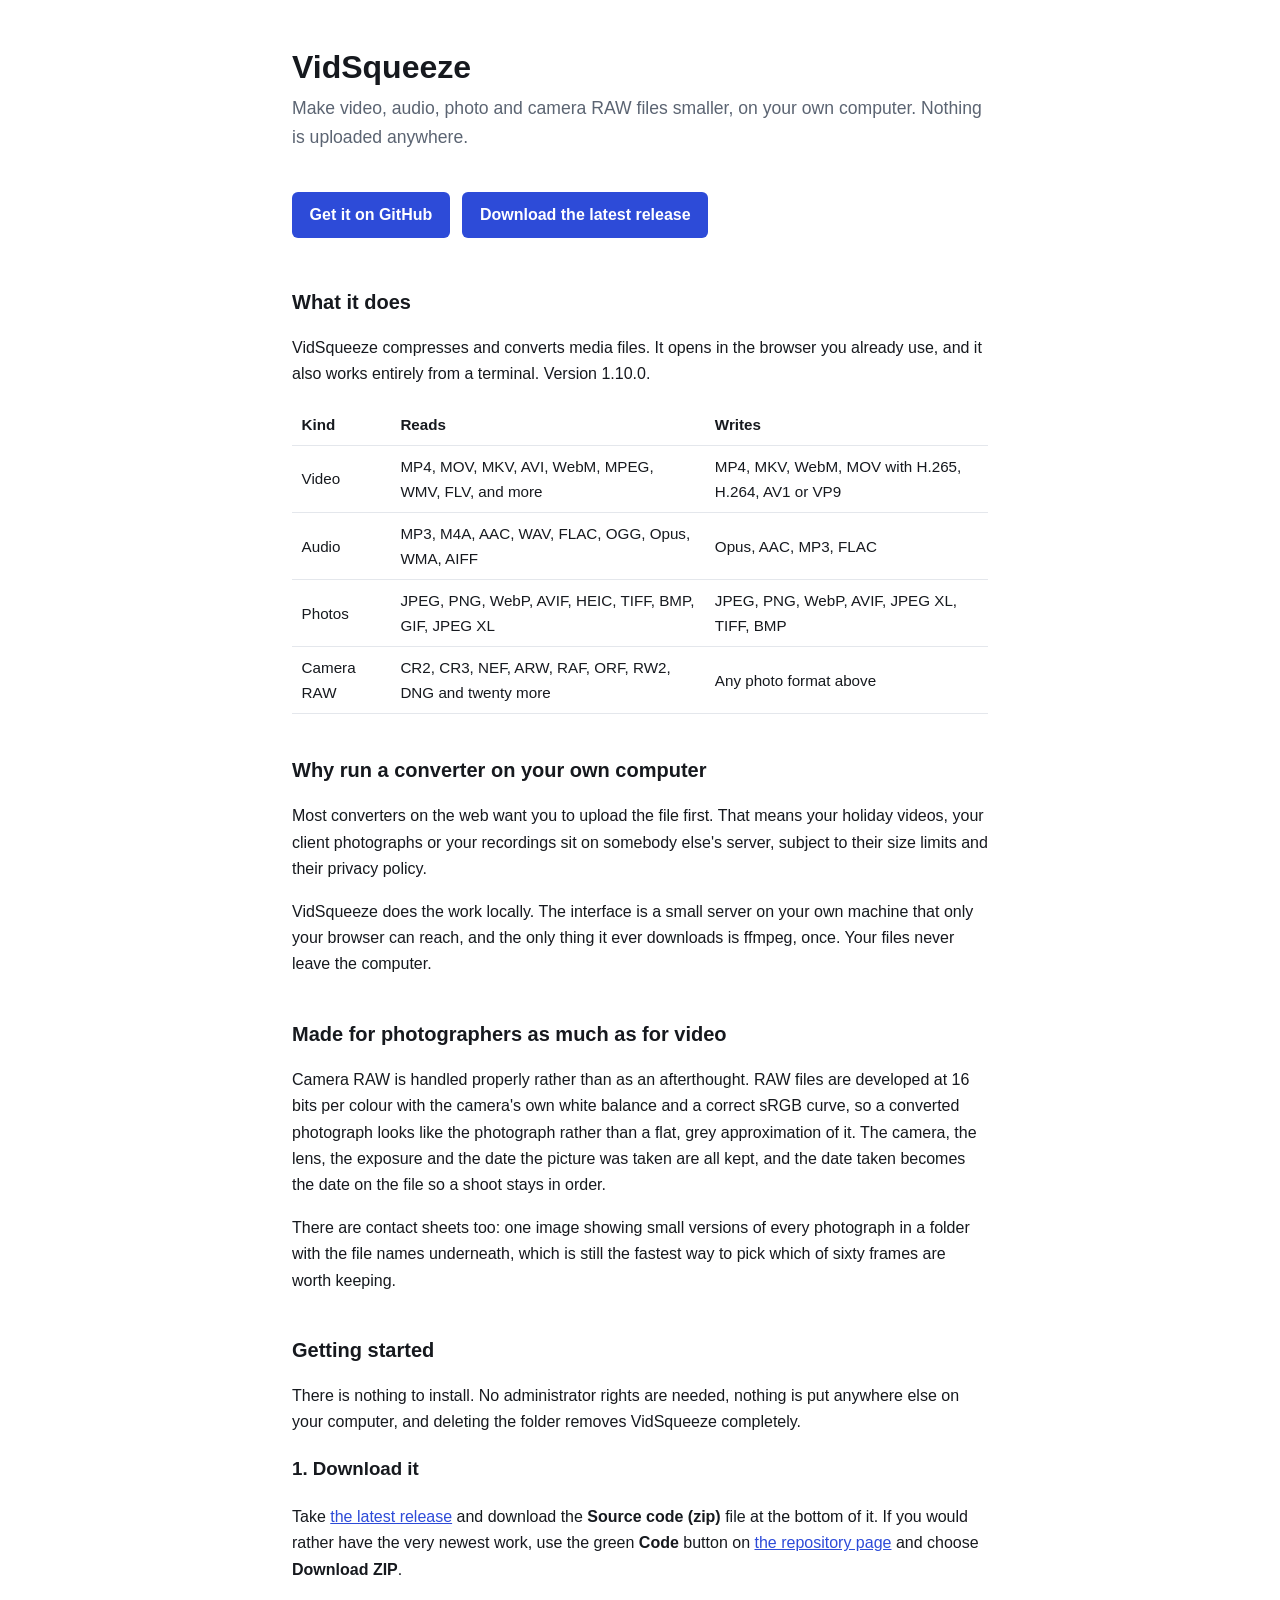
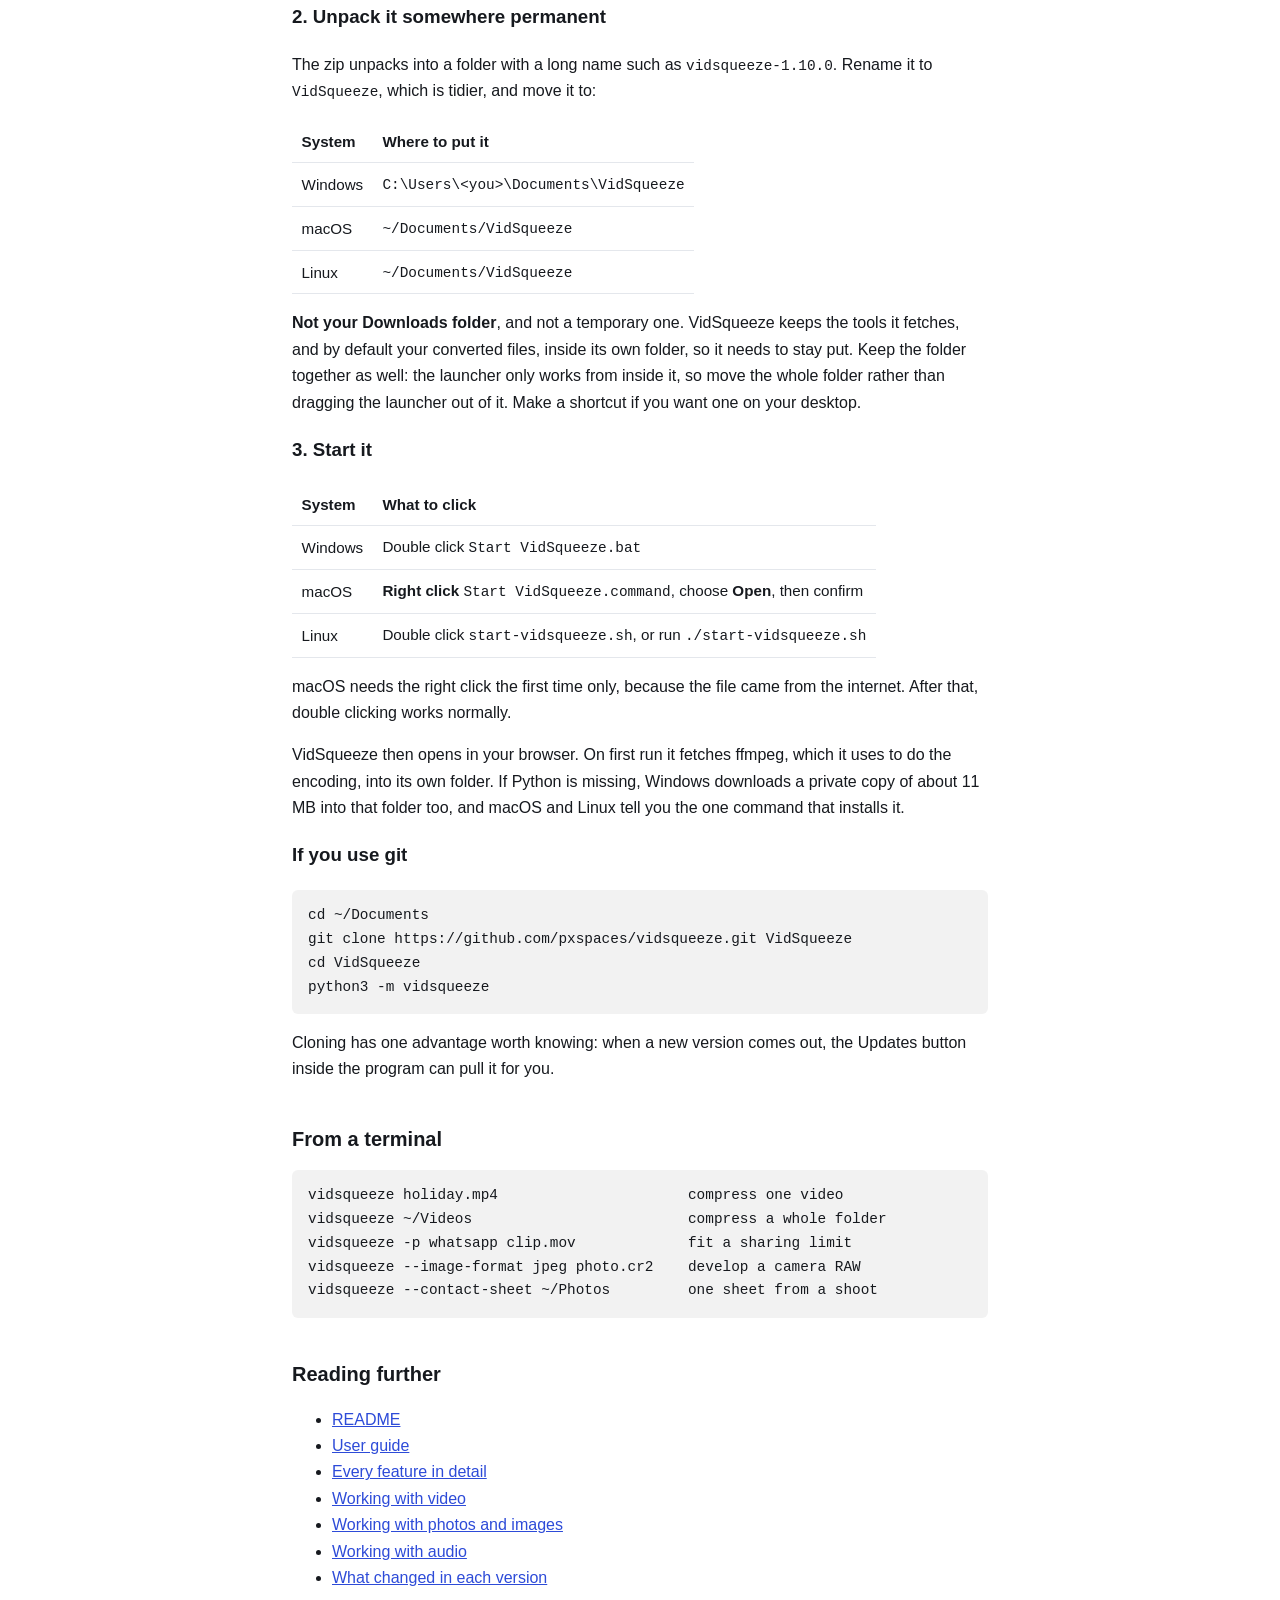
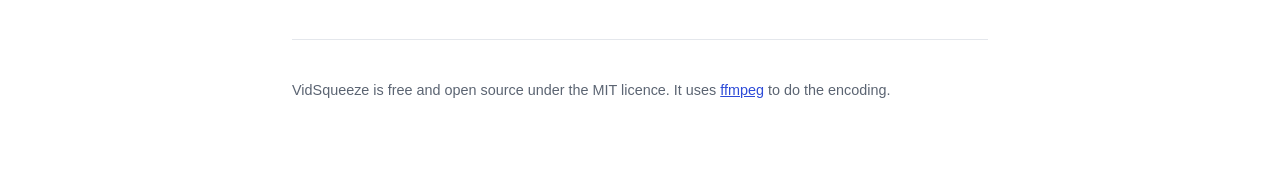
==== docs/index.html @ 315d5a60 "Add a project page, and a README that says what this is Adds a landing page at docs/, so the project" ====
<!doctype html>
<html lang="en">
<head>
<meta charset="utf-8">
<meta name="viewport" content="width=device-width, initial-scale=1">
<title>VidSqueeze: compress video, audio, photos and camera RAW on your own computer</title>
<meta name="description" content="Free, open source converter that makes video, audio, photo and camera RAW files smaller. Runs on your own computer, works offline, nothing is uploaded. Windows, macOS and Linux, with no dependencies to install.">
<link rel="canonical" href="https://pxspaces.github.io/vidsqueeze/">
<meta property="og:type" content="website">
<meta property="og:title" content="VidSqueeze: make video, audio and photo files smaller">
<meta property="og:description" content="Compress and convert video, audio, photos and camera RAW on your own computer. Nothing is uploaded. Windows, macOS and Linux.">
<meta property="og:url" content="https://pxspaces.github.io/vidsqueeze/">
<meta name="twitter:card" content="summary">
<script type="application/ld+json">
{
  "@context": "https://schema.org",
  "@type": "SoftwareApplication",
  "name": "VidSqueeze",
  "applicationCategory": "MultimediaApplication",
  "operatingSystem": "Windows, macOS, Linux",
  "softwareVersion": "1.10.0",
  "description": "Open source converter that makes video, audio, photo and camera RAW files smaller. Runs entirely on your own computer with nothing uploaded.",
  "url": "https://pxspaces.github.io/vidsqueeze/",
  "codeRepository": "https://github.com/pxspaces/vidsqueeze",
  "license": "https://opensource.org/licenses/MIT",
  "offers": { "@type": "Offer", "price": "0", "priceCurrency": "USD" }
}
</script>
<style>
:root { --ink:#16191e; --soft:#5b6472; --bg:#ffffff; --line:#e4e7ec; --link:#2d4bd8; }
@media (prefers-color-scheme: dark) {
  :root { --ink:#e9edf3; --soft:#99a3b2; --bg:#0e1013; --line:#262b33; --link:#8fa6ff; }
}
* { box-sizing: border-box; }
body { margin:0; background:var(--bg); color:var(--ink); line-height:1.65;
  font-family:-apple-system,BlinkMacSystemFont,"Segoe UI",Roboto,Helvetica,Arial,sans-serif; }
main { max-width:46rem; margin:0 auto; padding:3rem 1.25rem 5rem; }
h1 { font-size:2rem; line-height:1.2; margin:0 0 .5rem; }
h2 { font-size:1.25rem; margin:2.5rem 0 .75rem; }
p.lede { font-size:1.1rem; color:var(--soft); margin:0 0 2rem; }
a { color:var(--link); }
table { width:100%; border-collapse:collapse; margin:1rem 0; display:block; overflow-x:auto; }
th, td { text-align:left; padding:.5rem .6rem; border-bottom:1px solid var(--line); font-size:.95rem; }
code, pre { font-family:ui-monospace,SFMono-Regular,Menlo,Consolas,monospace; font-size:.9rem; }
pre { background:rgba(127,127,127,.10); padding:.9rem 1rem; border-radius:6px; overflow-x:auto; }
.cta { display:inline-block; margin:.5rem .5rem .5rem 0; padding:.6rem 1.1rem; border-radius:6px;
  background:var(--link); color:#fff; text-decoration:none; font-weight:600; }
footer { margin-top:3rem; padding-top:1.5rem; border-top:1px solid var(--line); color:var(--soft); font-size:.9rem; }
</style>
</head>
<body>
<main>
<h1>VidSqueeze</h1>
<p class="lede">Make video, audio, photo and camera RAW files smaller, on your own
computer. Nothing is uploaded anywhere.</p>

<p><a class="cta" href="https://github.com/pxspaces/vidsqueeze">Get it on GitHub</a>
<a class="cta" href="https://github.com/pxspaces/vidsqueeze/releases/latest">Download the latest release</a></p>

<h2>What it does</h2>
<p>VidSqueeze compresses and converts media files. It opens in the browser you
already use, and it also works entirely from a terminal. Version 1.10.0.</p>
<table>
<tr><th>Kind</th><th>Reads</th><th>Writes</th></tr>
<tr><td>Video</td><td>MP4, MOV, MKV, AVI, WebM, MPEG, WMV, FLV, and more</td><td>MP4, MKV, WebM, MOV with H.265, H.264, AV1 or VP9</td></tr>
<tr><td>Audio</td><td>MP3, M4A, AAC, WAV, FLAC, OGG, Opus, WMA, AIFF</td><td>Opus, AAC, MP3, FLAC</td></tr>
<tr><td>Photos</td><td>JPEG, PNG, WebP, AVIF, HEIC, TIFF, BMP, GIF, JPEG XL</td><td>JPEG, PNG, WebP, AVIF, JPEG XL, TIFF, BMP</td></tr>
<tr><td>Camera RAW</td><td>CR2, CR3, NEF, ARW, RAF, ORF, RW2, DNG and twenty more</td><td>Any photo format above</td></tr>
</table>

<h2>Why run a converter on your own computer</h2>
<p>Most converters on the web want you to upload the file first. That means your
holiday videos, your client photographs or your recordings sit on somebody
else's server, subject to their size limits and their privacy policy.</p>
<p>VidSqueeze does the work locally. The interface is a small server on your own
machine that only your browser can reach, and the only thing it ever downloads
is ffmpeg, once. Your files never leave the computer.</p>

<h2>Made for photographers as much as for video</h2>
<p>Camera RAW is handled properly rather than as an afterthought. RAW files are
developed at 16 bits per colour with the camera's own white balance and a correct
sRGB curve, so a converted photograph looks like the photograph rather than a
flat, grey approximation of it. The camera, the lens, the exposure and the date
the picture was taken are all kept, and the date taken becomes the date on the
file so a shoot stays in order.</p>
<p>There are contact sheets too: one image showing small versions of every
photograph in a folder with the file names underneath, which is still the fastest
way to pick which of sixty frames are worth keeping.</p>

<h2>Getting started</h2>
<p>There is nothing to install. No administrator rights are needed, nothing is
put anywhere else on your computer, and deleting the folder removes VidSqueeze
completely.</p>

<h3>1. Download it</h3>
<p>Take <a href="https://github.com/pxspaces/vidsqueeze/releases/latest">the latest
release</a> and download the <strong>Source code (zip)</strong> file at the bottom
of it. If you would rather have the very newest work, use the green
<strong>Code</strong> button on
<a href="https://github.com/pxspaces/vidsqueeze">the repository page</a> and choose
<strong>Download ZIP</strong>.</p>

<h3>2. Unpack it somewhere permanent</h3>
<p>The zip unpacks into a folder with a long name such as
<code>vidsqueeze-1.10.0</code>. Rename it to <code>VidSqueeze</code>, which is
tidier, and move it to:</p>
<table>
<tr><th>System</th><th>Where to put it</th></tr>
<tr><td>Windows</td><td><code>C:\Users\&lt;you&gt;\Documents\VidSqueeze</code></td></tr>
<tr><td>macOS</td><td><code>~/Documents/VidSqueeze</code></td></tr>
<tr><td>Linux</td><td><code>~/Documents/VidSqueeze</code></td></tr>
</table>
<p><strong>Not your Downloads folder</strong>, and not a temporary one. VidSqueeze
keeps the tools it fetches, and by default your converted files, inside its own
folder, so it needs to stay put. Keep the folder together as well: the launcher
only works from inside it, so move the whole folder rather than dragging the
launcher out of it. Make a shortcut if you want one on your desktop.</p>

<h3>3. Start it</h3>
<table>
<tr><th>System</th><th>What to click</th></tr>
<tr><td>Windows</td><td>Double click <code>Start VidSqueeze.bat</code></td></tr>
<tr><td>macOS</td><td><strong>Right click</strong> <code>Start VidSqueeze.command</code>, choose <strong>Open</strong>, then confirm</td></tr>
<tr><td>Linux</td><td>Double click <code>start-vidsqueeze.sh</code>, or run <code>./start-vidsqueeze.sh</code></td></tr>
</table>
<p>macOS needs the right click the first time only, because the file came from the
internet. After that, double clicking works normally.</p>

<p>VidSqueeze then opens in your browser. On first run it fetches ffmpeg, which it
uses to do the encoding, into its own folder. If Python is missing, Windows
downloads a private copy of about 11 MB into that folder too, and macOS and Linux
tell you the one command that installs it.</p>

<h3>If you use git</h3>
<pre>cd ~/Documents
git clone https://github.com/pxspaces/vidsqueeze.git VidSqueeze
cd VidSqueeze
python3 -m vidsqueeze</pre>
<p>Cloning has one advantage worth knowing: when a new version comes out, the
Updates button inside the program can pull it for you.</p>

<h2>From a terminal</h2>
<pre>vidsqueeze holiday.mp4                      compress one video
vidsqueeze ~/Videos                         compress a whole folder
vidsqueeze -p whatsapp clip.mov             fit a sharing limit
vidsqueeze --image-format jpeg photo.cr2    develop a camera RAW
vidsqueeze --contact-sheet ~/Photos         one sheet from a shoot</pre>

<h2>Reading further</h2>
<ul>
<li><a href="https://github.com/pxspaces/vidsqueeze/blob/main/README.md">README</a></li>
<li><a href="https://github.com/pxspaces/vidsqueeze/blob/main/USER-GUIDE.md">User guide</a></li>
<li><a href="https://github.com/pxspaces/vidsqueeze/blob/main/FEATURES.md">Every feature in detail</a></li>
<li><a href="https://github.com/pxspaces/vidsqueeze/blob/main/docs/GUIDE-VIDEO.md">Working with video</a></li>
<li><a href="https://github.com/pxspaces/vidsqueeze/blob/main/docs/GUIDE-IMAGES.md">Working with photos and images</a></li>
<li><a href="https://github.com/pxspaces/vidsqueeze/blob/main/docs/GUIDE-AUDIO.md">Working with audio</a></li>
<li><a href="https://github.com/pxspaces/vidsqueeze/blob/main/CHANGELOG.md">What changed in each version</a></li>
</ul>

<footer>
<p>VidSqueeze is free and open source under the MIT licence. It uses
<a href="https://ffmpeg.org/">ffmpeg</a> to do the encoding.</p>
</footer>
</main>
</body>
</html>
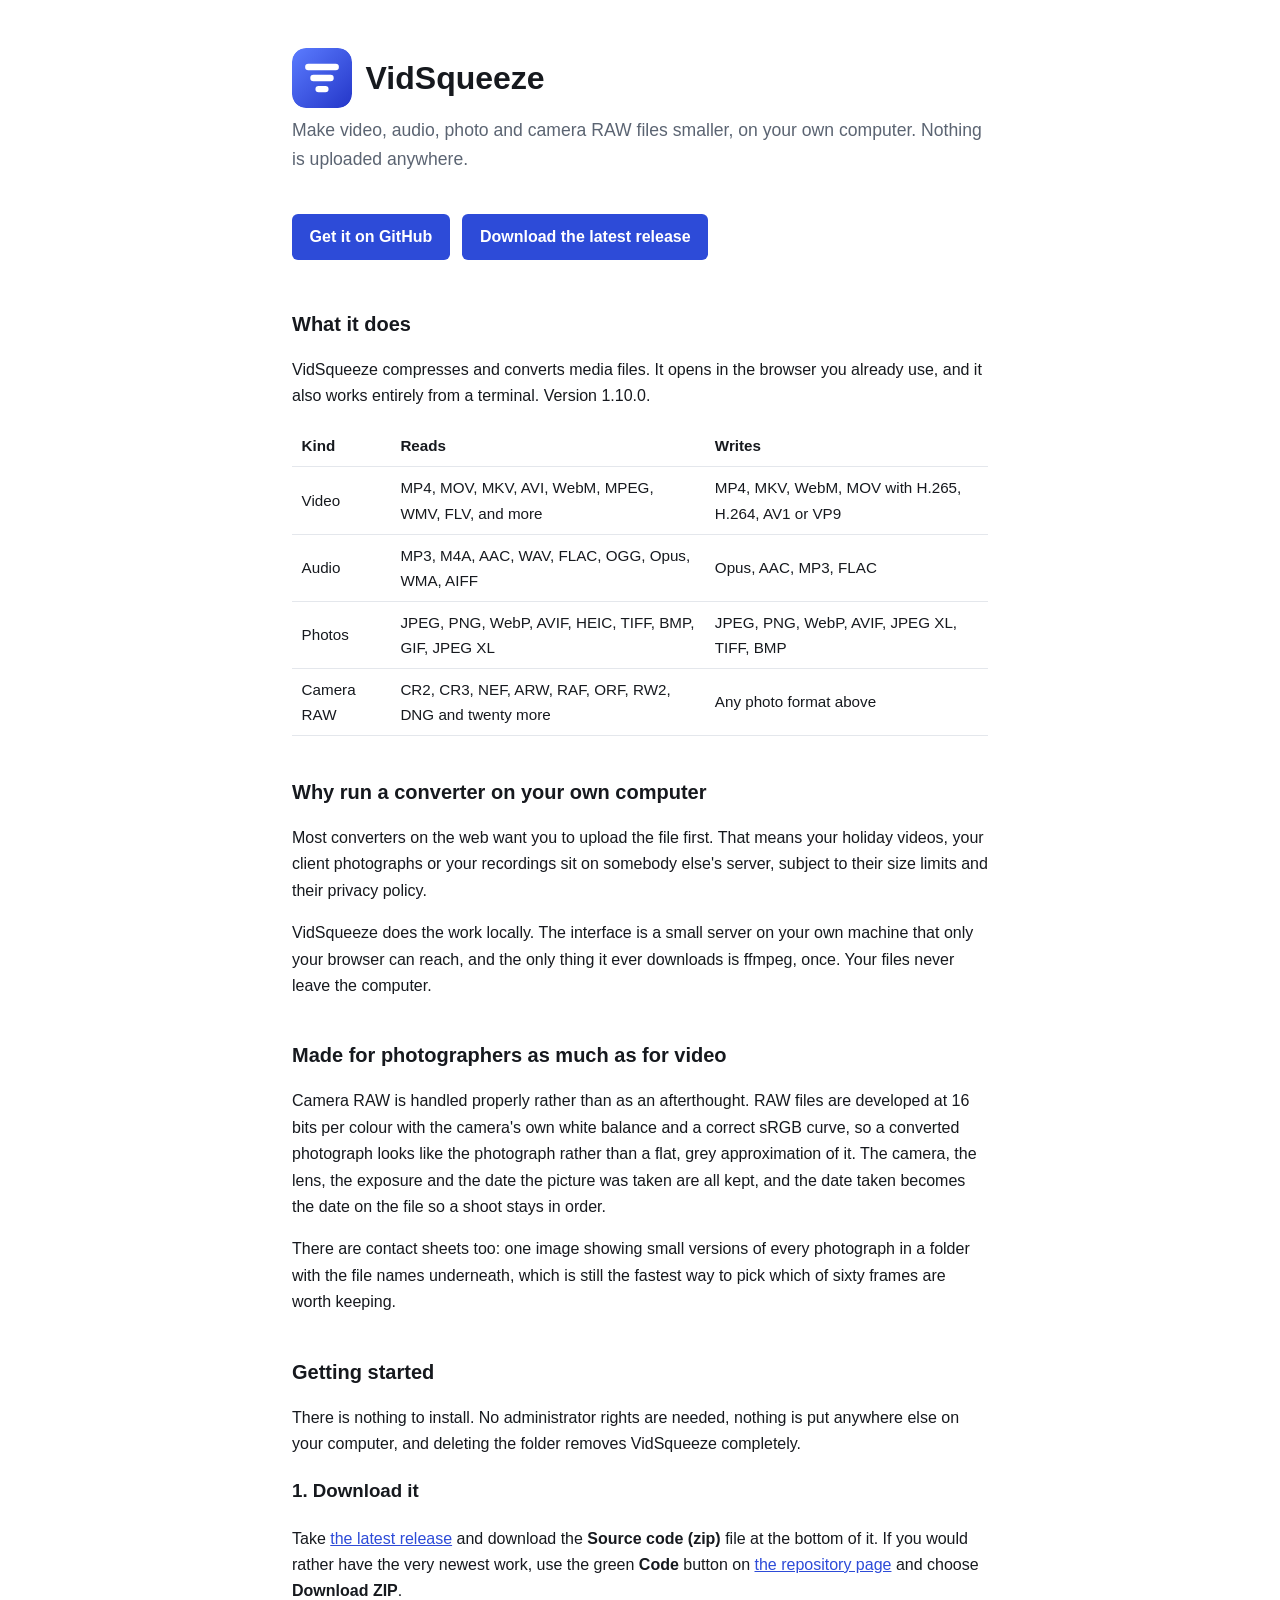
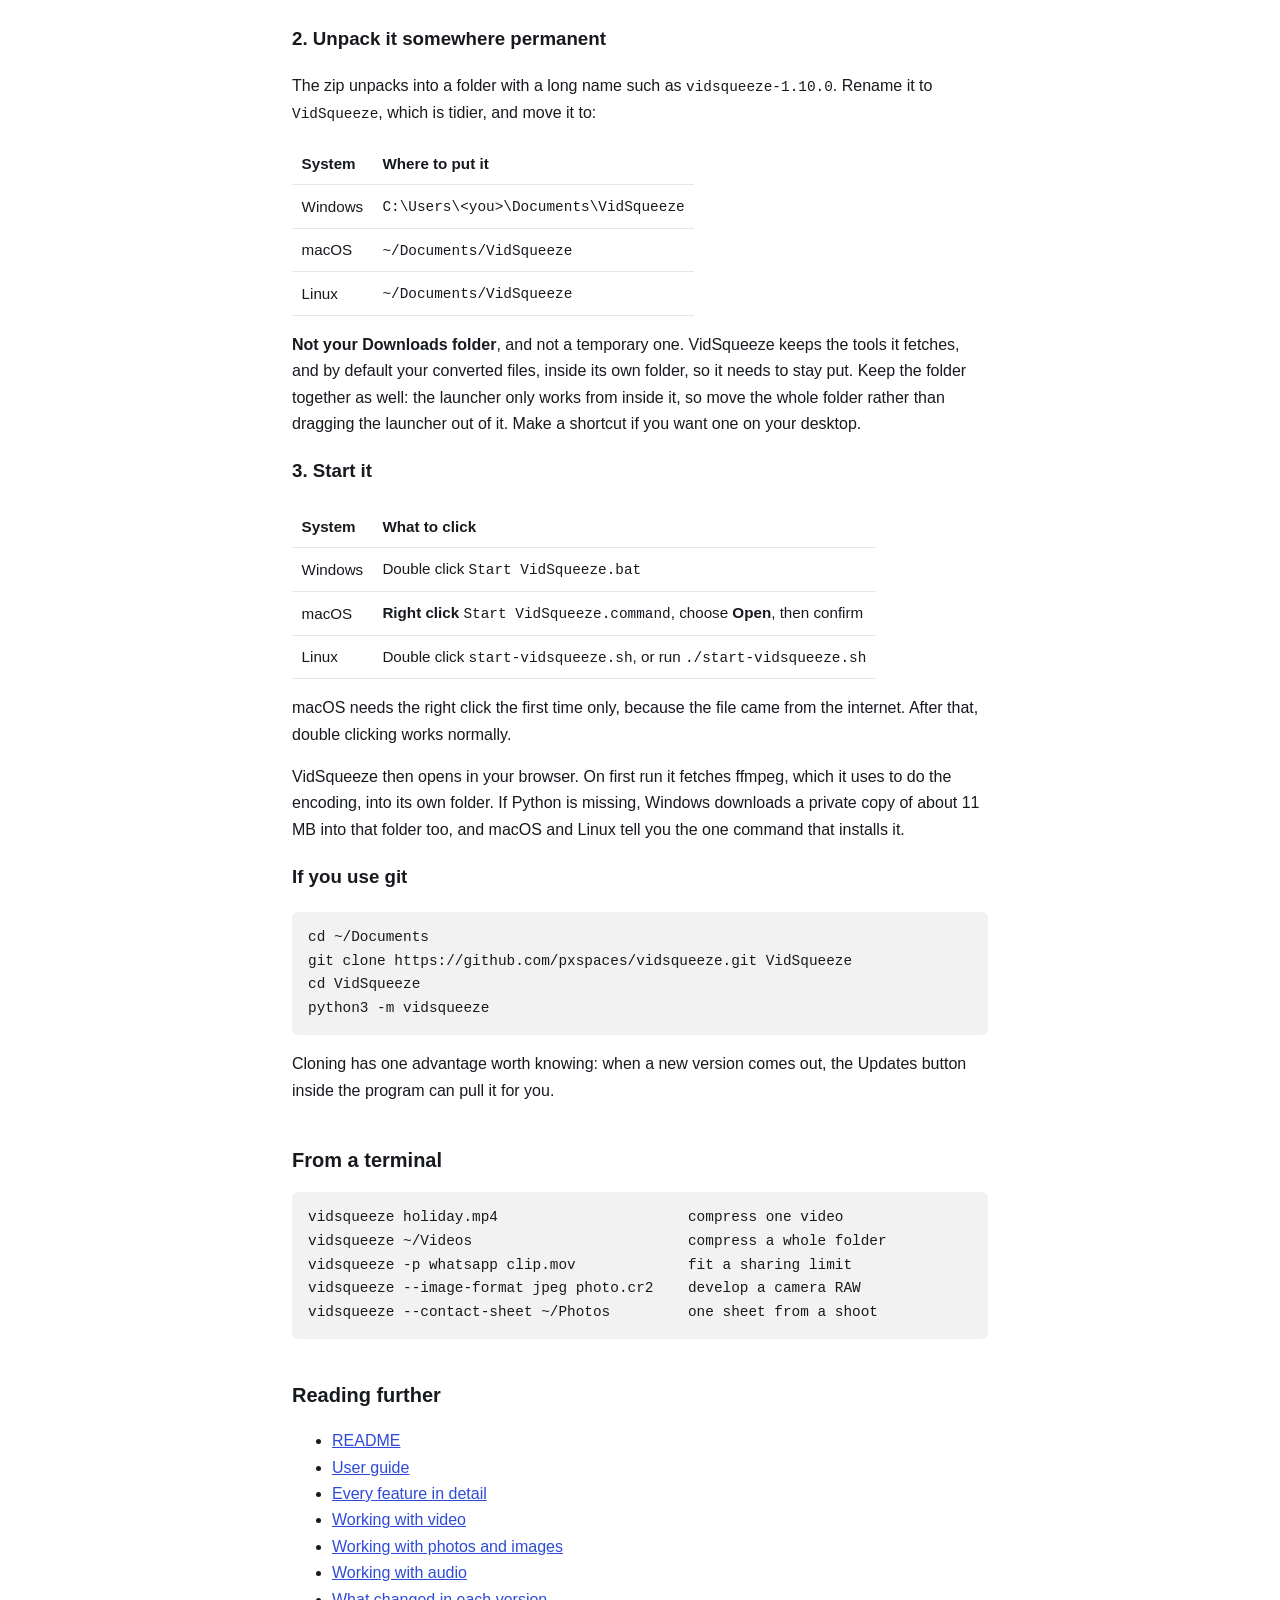
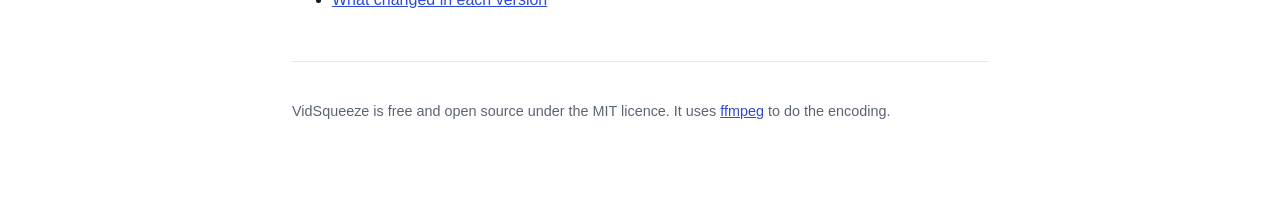
==== commit 9c44ac3a: "Add the logo and favicon to the project page The page carried the name and none of the mark, so a br" ====
--- a/docs/index.html
+++ b/docs/index.html
@@ -6,11 +6,20 @@
 <title>VidSqueeze: compress video, audio, photos and camera RAW on your own computer</title>
 <meta name="description" content="Free, open source converter that makes video, audio, photo and camera RAW files smaller. Runs on your own computer, works offline, nothing is uploaded. Windows, macOS and Linux, with no dependencies to install.">
 <link rel="canonical" href="https://pxspaces.github.io/vidsqueeze/">
+<link rel="icon" type="image/svg+xml" href="icon.svg">
+<link rel="icon" type="image/png" sizes="512x512" href="icon-512.png">
+<link rel="apple-touch-icon" href="icon-512.png">
+<meta name="theme-color" content="#2436C8">
 <meta property="og:type" content="website">
 <meta property="og:title" content="VidSqueeze: make video, audio and photo files smaller">
 <meta property="og:description" content="Compress and convert video, audio, photos and camera RAW on your own computer. Nothing is uploaded. Windows, macOS and Linux.">
 <meta property="og:url" content="https://pxspaces.github.io/vidsqueeze/">
-<meta name="twitter:card" content="summary">
+<meta property="og:image" content="https://pxspaces.github.io/vidsqueeze/social.png">
+<meta property="og:image:width" content="1200">
+<meta property="og:image:height" content="630">
+<meta property="og:site_name" content="VidSqueeze">
+<meta name="twitter:card" content="summary_large_image">
+<meta name="twitter:image" content="https://pxspaces.github.io/vidsqueeze/social.png">
 <script type="application/ld+json">
 {
   "@context": "https://schema.org",
@@ -35,7 +44,9 @@
 body { margin:0; background:var(--bg); color:var(--ink); line-height:1.65;
   font-family:-apple-system,BlinkMacSystemFont,"Segoe UI",Roboto,Helvetica,Arial,sans-serif; }
 main { max-width:46rem; margin:0 auto; padding:3rem 1.25rem 5rem; }
-h1 { font-size:2rem; line-height:1.2; margin:0 0 .5rem; }
+.brand { display:flex; align-items:center; gap:.85rem; margin:0 0 .5rem; }
+.brand img { flex:none; border-radius:14px; }
+h1 { font-size:2rem; line-height:1.2; margin:0; }
 h2 { font-size:1.25rem; margin:2.5rem 0 .75rem; }
 p.lede { font-size:1.1rem; color:var(--soft); margin:0 0 2rem; }
 a { color:var(--link); }
@@ -50,7 +61,10 @@
 </head>
 <body>
 <main>
-<h1>VidSqueeze</h1>
+<div class="brand">
+  <img src="icon.svg" width="60" height="60" alt="VidSqueeze logo">
+  <h1>VidSqueeze</h1>
+</div>
 <p class="lede">Make video, audio, photo and camera RAW files smaller, on your own
 computer. Nothing is uploaded anywhere.</p>
 
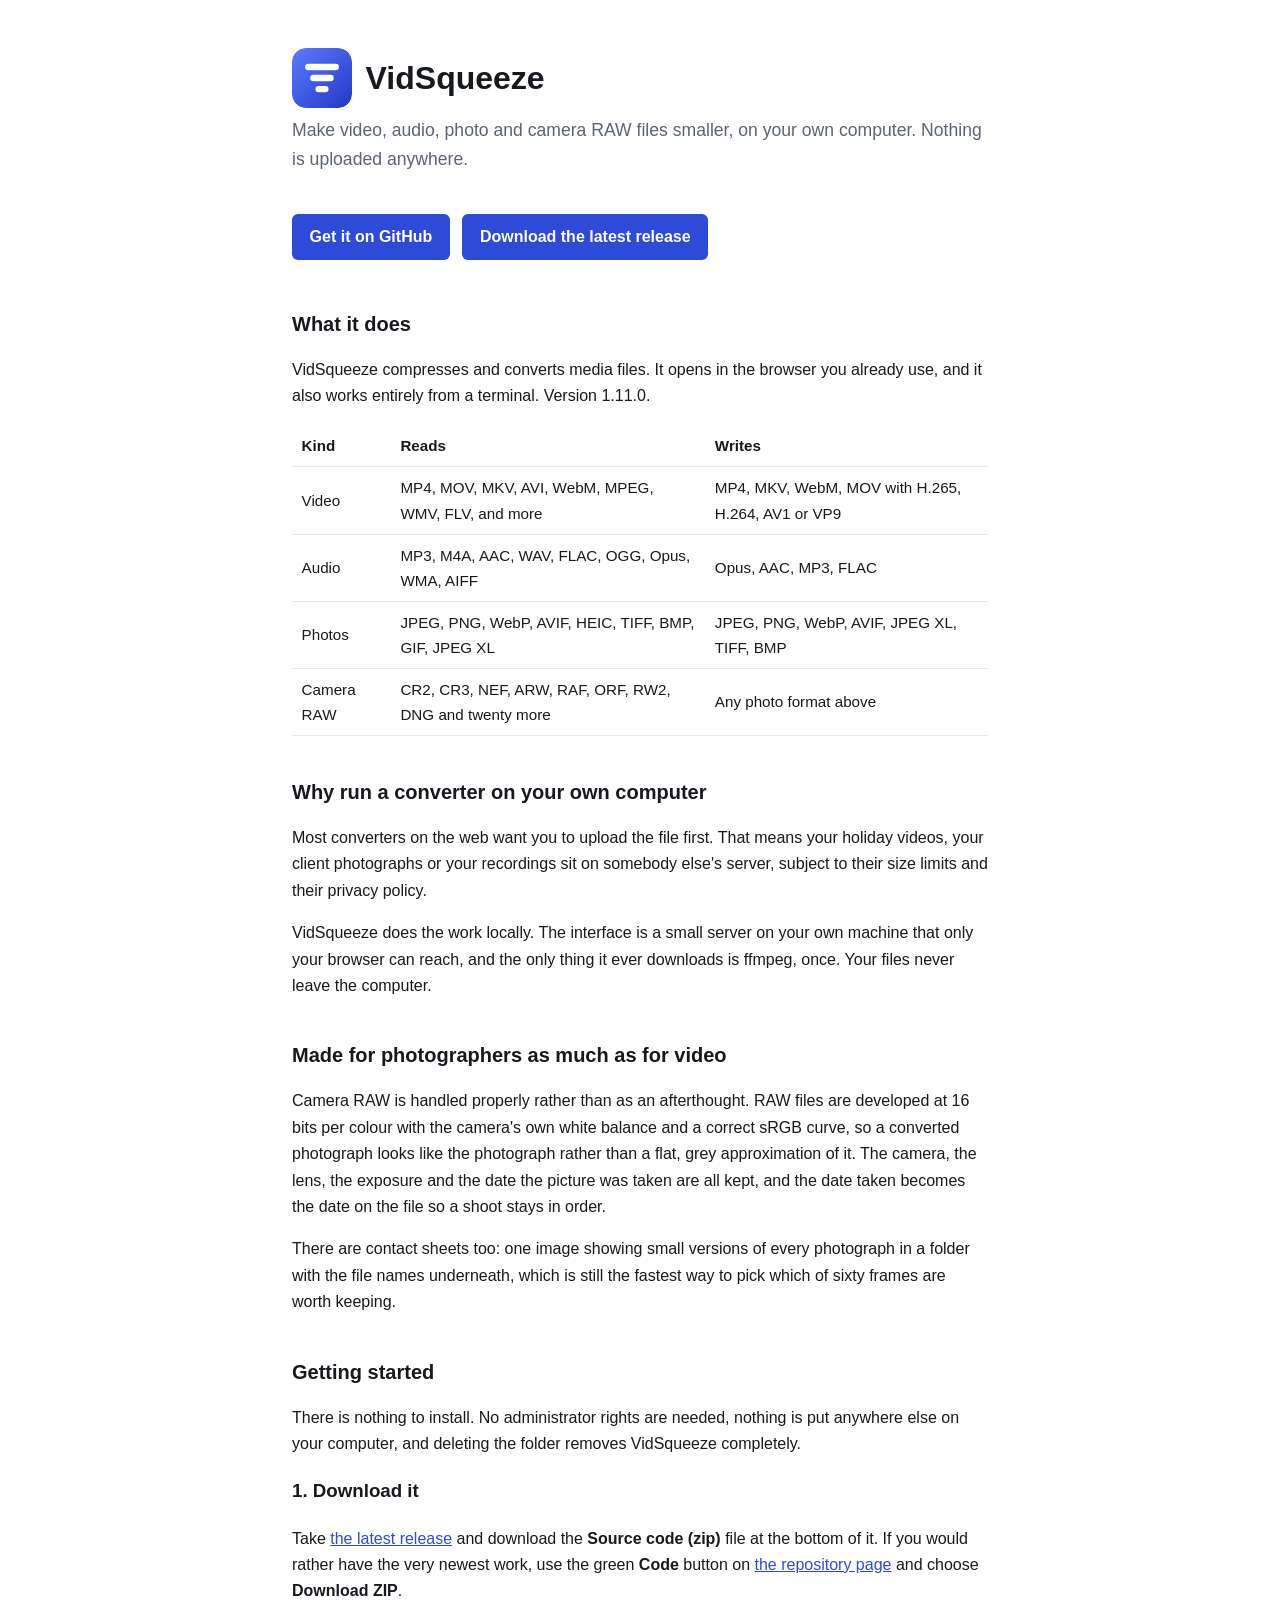
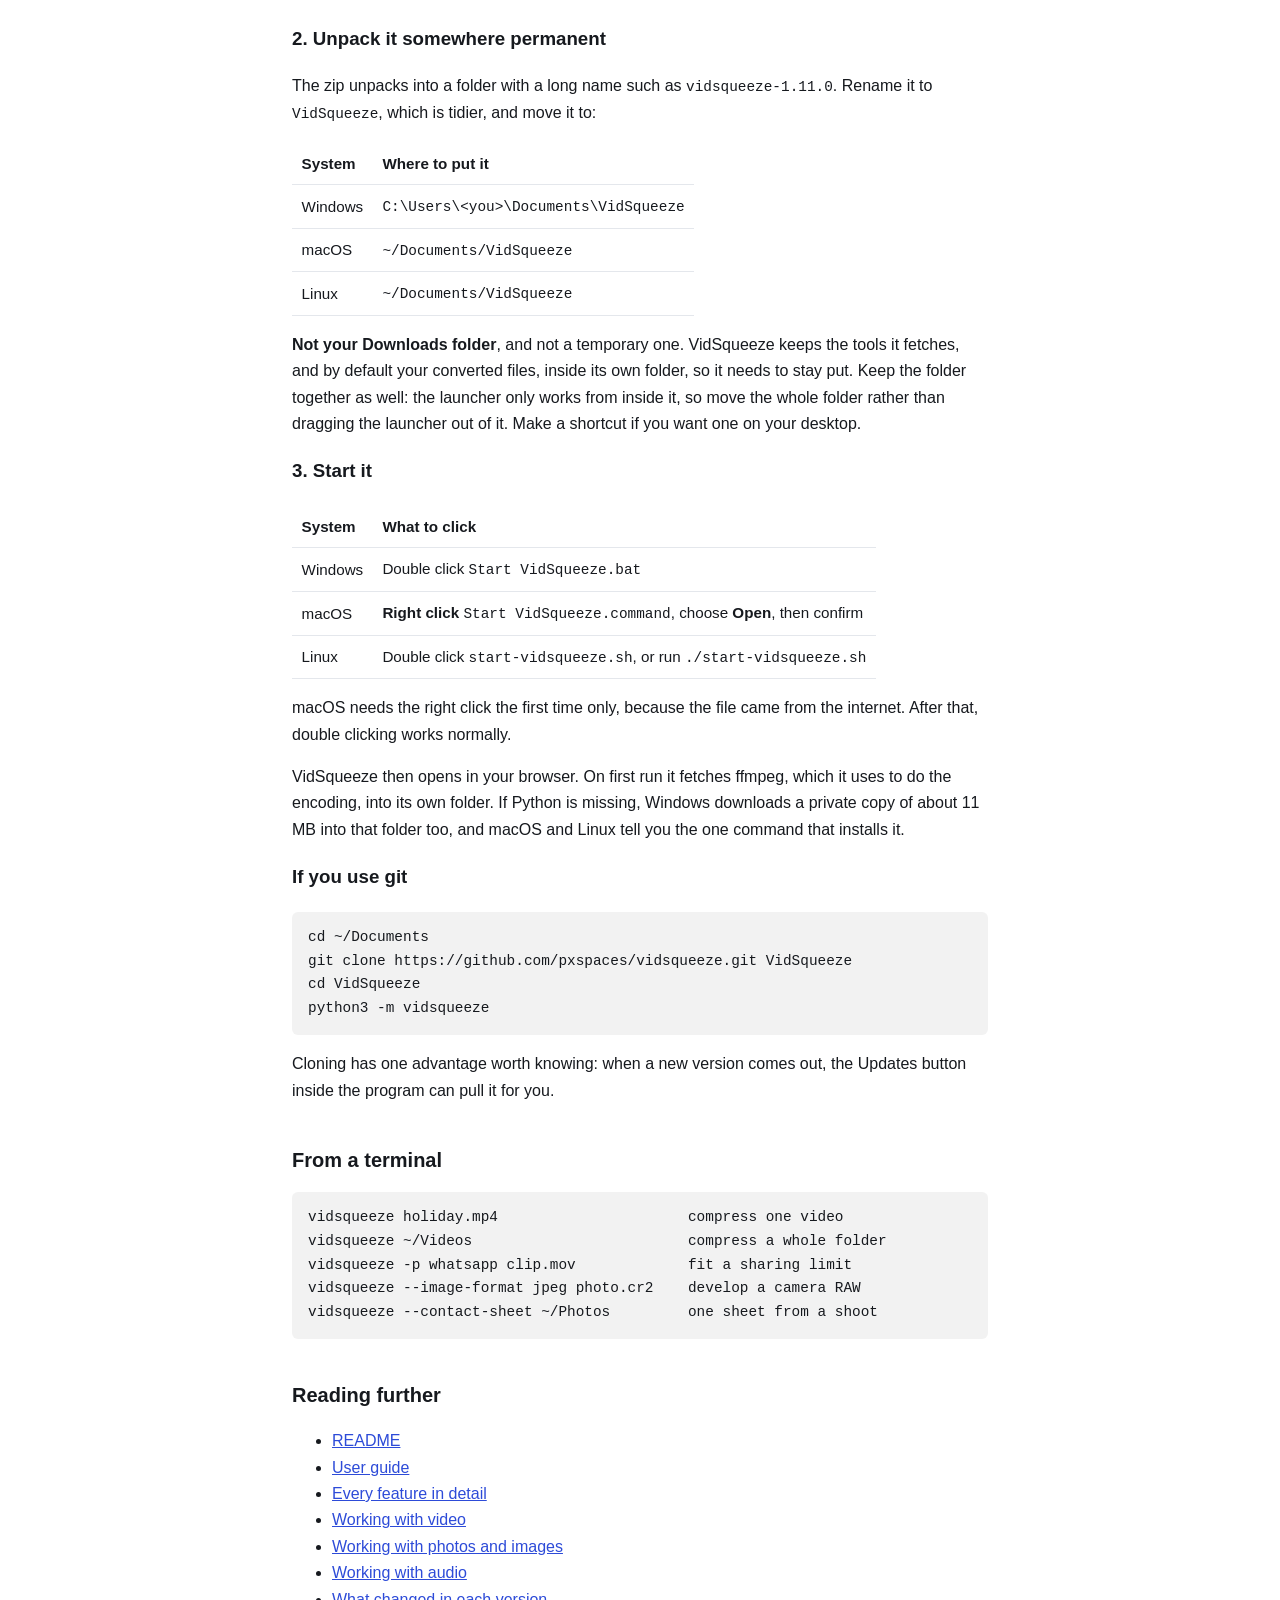
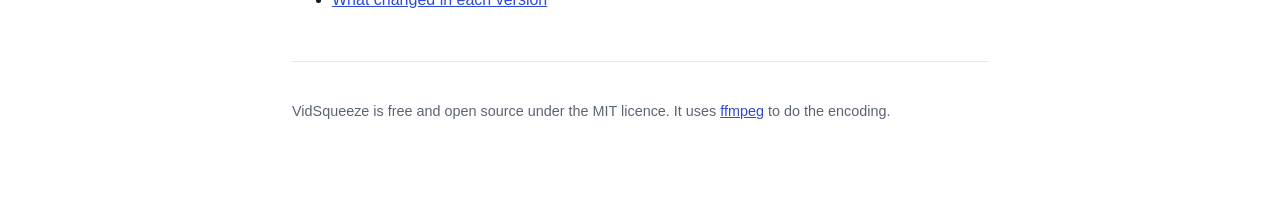
==== commit a2fdfa99: "VidSqueeze 1.11.0 The Updates window now shows what is in a new version. It used to offer a version " ====
--- a/docs/index.html
+++ b/docs/index.html
@@ -27,7 +27,7 @@
   "name": "VidSqueeze",
   "applicationCategory": "MultimediaApplication",
   "operatingSystem": "Windows, macOS, Linux",
-  "softwareVersion": "1.10.0",
+  "softwareVersion": "1.11.0",
   "description": "Open source converter that makes video, audio, photo and camera RAW files smaller. Runs entirely on your own computer with nothing uploaded.",
   "url": "https://pxspaces.github.io/vidsqueeze/",
   "codeRepository": "https://github.com/pxspaces/vidsqueeze",
@@ -73,7 +73,7 @@
 
 <h2>What it does</h2>
 <p>VidSqueeze compresses and converts media files. It opens in the browser you
-already use, and it also works entirely from a terminal. Version 1.10.0.</p>
+already use, and it also works entirely from a terminal. Version 1.11.0.</p>
 <table>
 <tr><th>Kind</th><th>Reads</th><th>Writes</th></tr>
 <tr><td>Video</td><td>MP4, MOV, MKV, AVI, WebM, MPEG, WMV, FLV, and more</td><td>MP4, MKV, WebM, MOV with H.265, H.264, AV1 or VP9</td></tr>
@@ -116,7 +116,7 @@
 
 <h3>2. Unpack it somewhere permanent</h3>
 <p>The zip unpacks into a folder with a long name such as
-<code>vidsqueeze-1.10.0</code>. Rename it to <code>VidSqueeze</code>, which is
+<code>vidsqueeze-1.11.0</code>. Rename it to <code>VidSqueeze</code>, which is
 tidier, and move it to:</p>
 <table>
 <tr><th>System</th><th>Where to put it</th></tr>
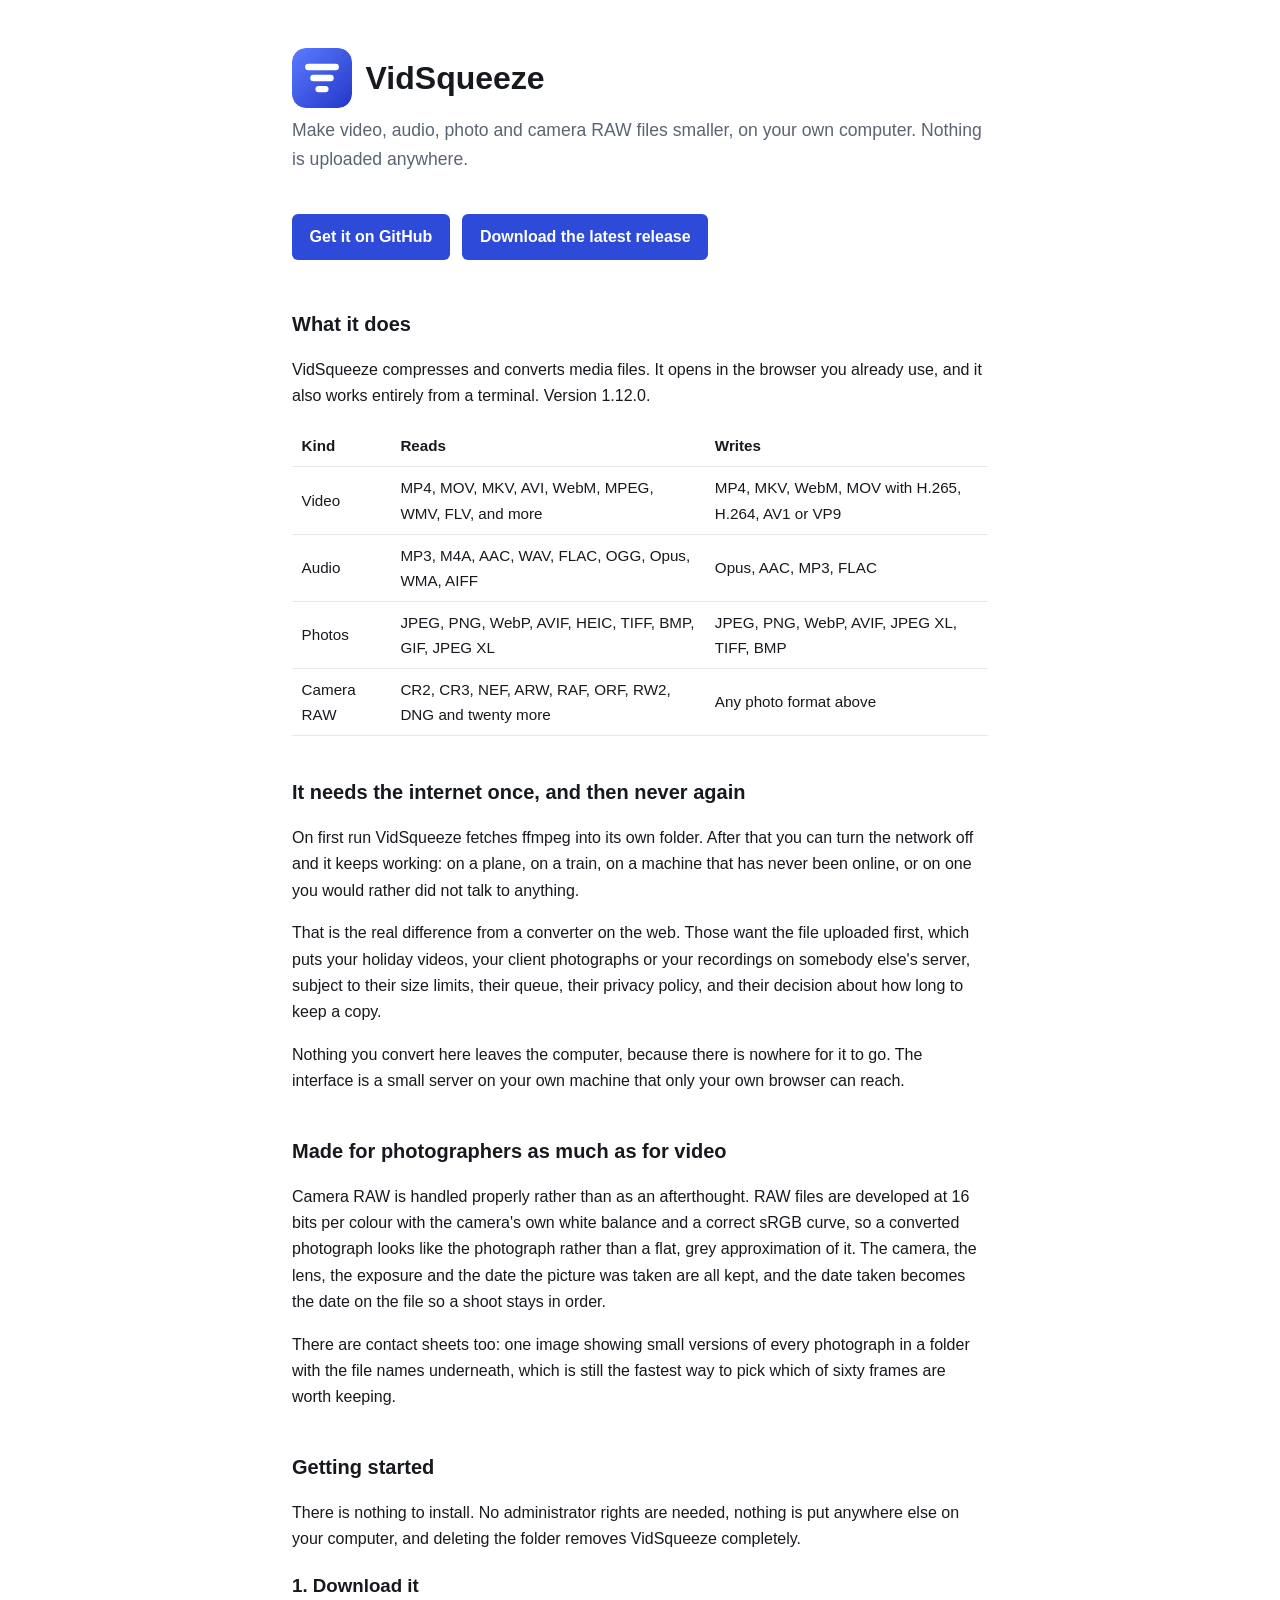
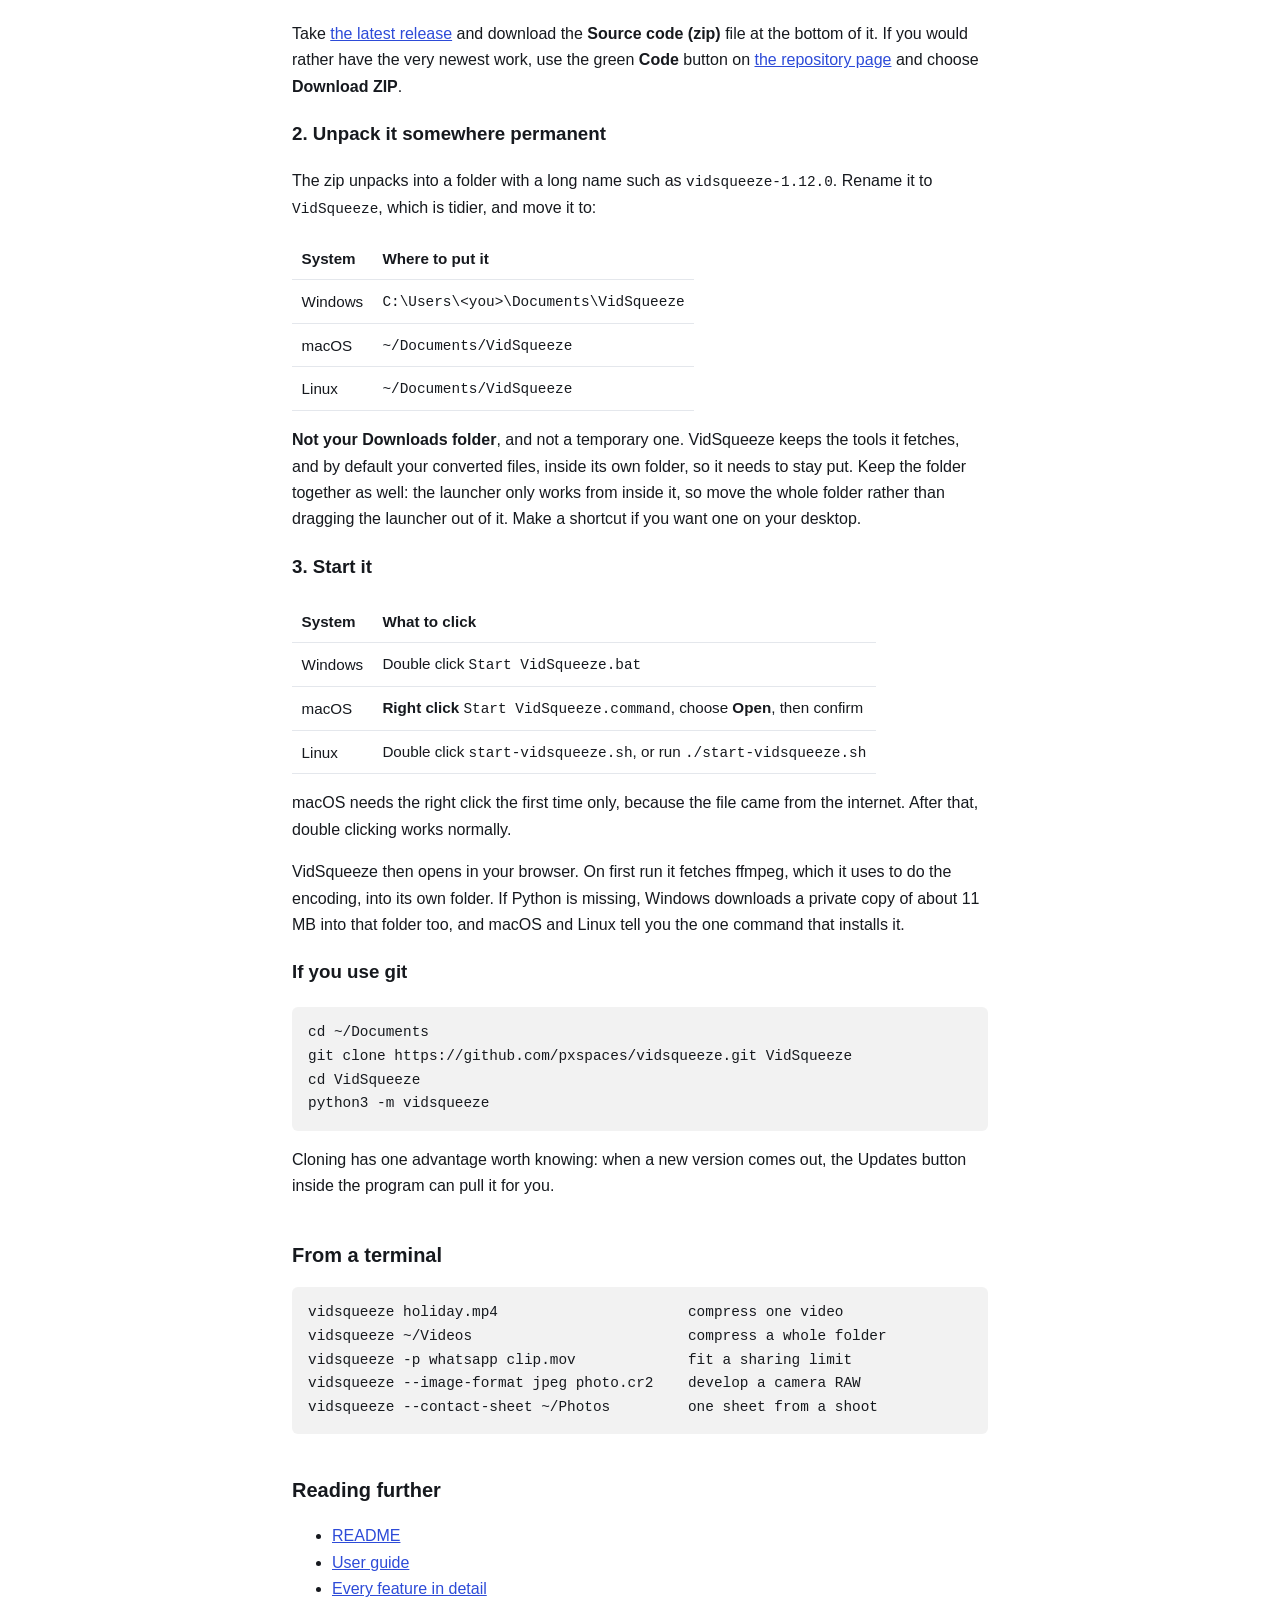
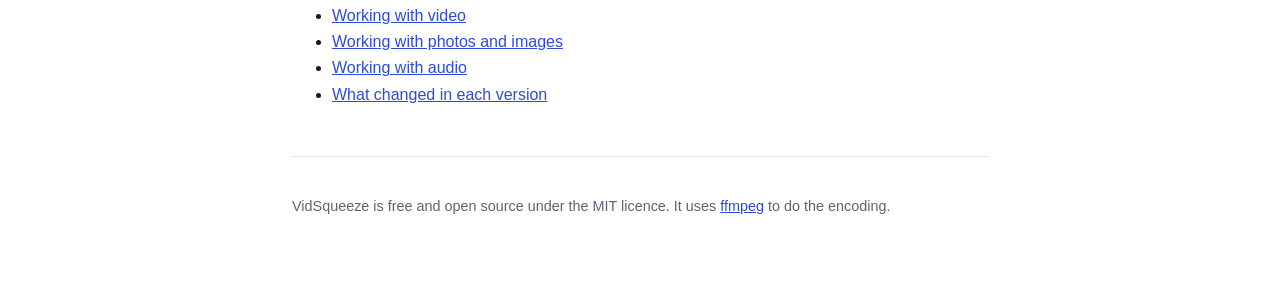
==== commit c81906e9: "VidSqueeze 1.12.0 Fixes photographs from a camera still not looking like the photograph.  The RAW de" ====
--- a/docs/index.html
+++ b/docs/index.html
@@ -4,7 +4,7 @@
 <meta charset="utf-8">
 <meta name="viewport" content="width=device-width, initial-scale=1">
 <title>VidSqueeze: compress video, audio, photos and camera RAW on your own computer</title>
-<meta name="description" content="Free, open source converter that makes video, audio, photo and camera RAW files smaller. Runs on your own computer, works offline, nothing is uploaded. Windows, macOS and Linux, with no dependencies to install.">
+<meta name="description" content="Free, open source converter that makes video, audio, photo and camera RAW files smaller. Works offline with no internet needed after setup, no uploads, no file size limits. Windows, macOS and Linux, nothing to install.">
 <link rel="canonical" href="https://pxspaces.github.io/vidsqueeze/">
 <link rel="icon" type="image/svg+xml" href="icon.svg">
 <link rel="icon" type="image/png" sizes="512x512" href="icon-512.png">
@@ -27,7 +27,7 @@
   "name": "VidSqueeze",
   "applicationCategory": "MultimediaApplication",
   "operatingSystem": "Windows, macOS, Linux",
-  "softwareVersion": "1.11.0",
+  "softwareVersion": "1.12.0",
   "description": "Open source converter that makes video, audio, photo and camera RAW files smaller. Runs entirely on your own computer with nothing uploaded.",
   "url": "https://pxspaces.github.io/vidsqueeze/",
   "codeRepository": "https://github.com/pxspaces/vidsqueeze",
@@ -73,7 +73,7 @@
 
 <h2>What it does</h2>
 <p>VidSqueeze compresses and converts media files. It opens in the browser you
-already use, and it also works entirely from a terminal. Version 1.11.0.</p>
+already use, and it also works entirely from a terminal. Version 1.12.0.</p>
 <table>
 <tr><th>Kind</th><th>Reads</th><th>Writes</th></tr>
 <tr><td>Video</td><td>MP4, MOV, MKV, AVI, WebM, MPEG, WMV, FLV, and more</td><td>MP4, MKV, WebM, MOV with H.265, H.264, AV1 or VP9</td></tr>
@@ -82,13 +82,17 @@
 <tr><td>Camera RAW</td><td>CR2, CR3, NEF, ARW, RAF, ORF, RW2, DNG and twenty more</td><td>Any photo format above</td></tr>
 </table>
 
-<h2>Why run a converter on your own computer</h2>
-<p>Most converters on the web want you to upload the file first. That means your
-holiday videos, your client photographs or your recordings sit on somebody
-else's server, subject to their size limits and their privacy policy.</p>
-<p>VidSqueeze does the work locally. The interface is a small server on your own
-machine that only your browser can reach, and the only thing it ever downloads
-is ffmpeg, once. Your files never leave the computer.</p>
+<h2>It needs the internet once, and then never again</h2>
+<p>On first run VidSqueeze fetches ffmpeg into its own folder. After that you can
+turn the network off and it keeps working: on a plane, on a train, on a machine
+that has never been online, or on one you would rather did not talk to anything.</p>
+<p>That is the real difference from a converter on the web. Those want the file
+uploaded first, which puts your holiday videos, your client photographs or your
+recordings on somebody else's server, subject to their size limits, their queue,
+their privacy policy, and their decision about how long to keep a copy.</p>
+<p>Nothing you convert here leaves the computer, because there is nowhere for it to
+go. The interface is a small server on your own machine that only your own browser
+can reach.</p>
 
 <h2>Made for photographers as much as for video</h2>
 <p>Camera RAW is handled properly rather than as an afterthought. RAW files are
@@ -116,7 +120,7 @@
 
 <h3>2. Unpack it somewhere permanent</h3>
 <p>The zip unpacks into a folder with a long name such as
-<code>vidsqueeze-1.11.0</code>. Rename it to <code>VidSqueeze</code>, which is
+<code>vidsqueeze-1.12.0</code>. Rename it to <code>VidSqueeze</code>, which is
 tidier, and move it to:</p>
 <table>
 <tr><th>System</th><th>Where to put it</th></tr>
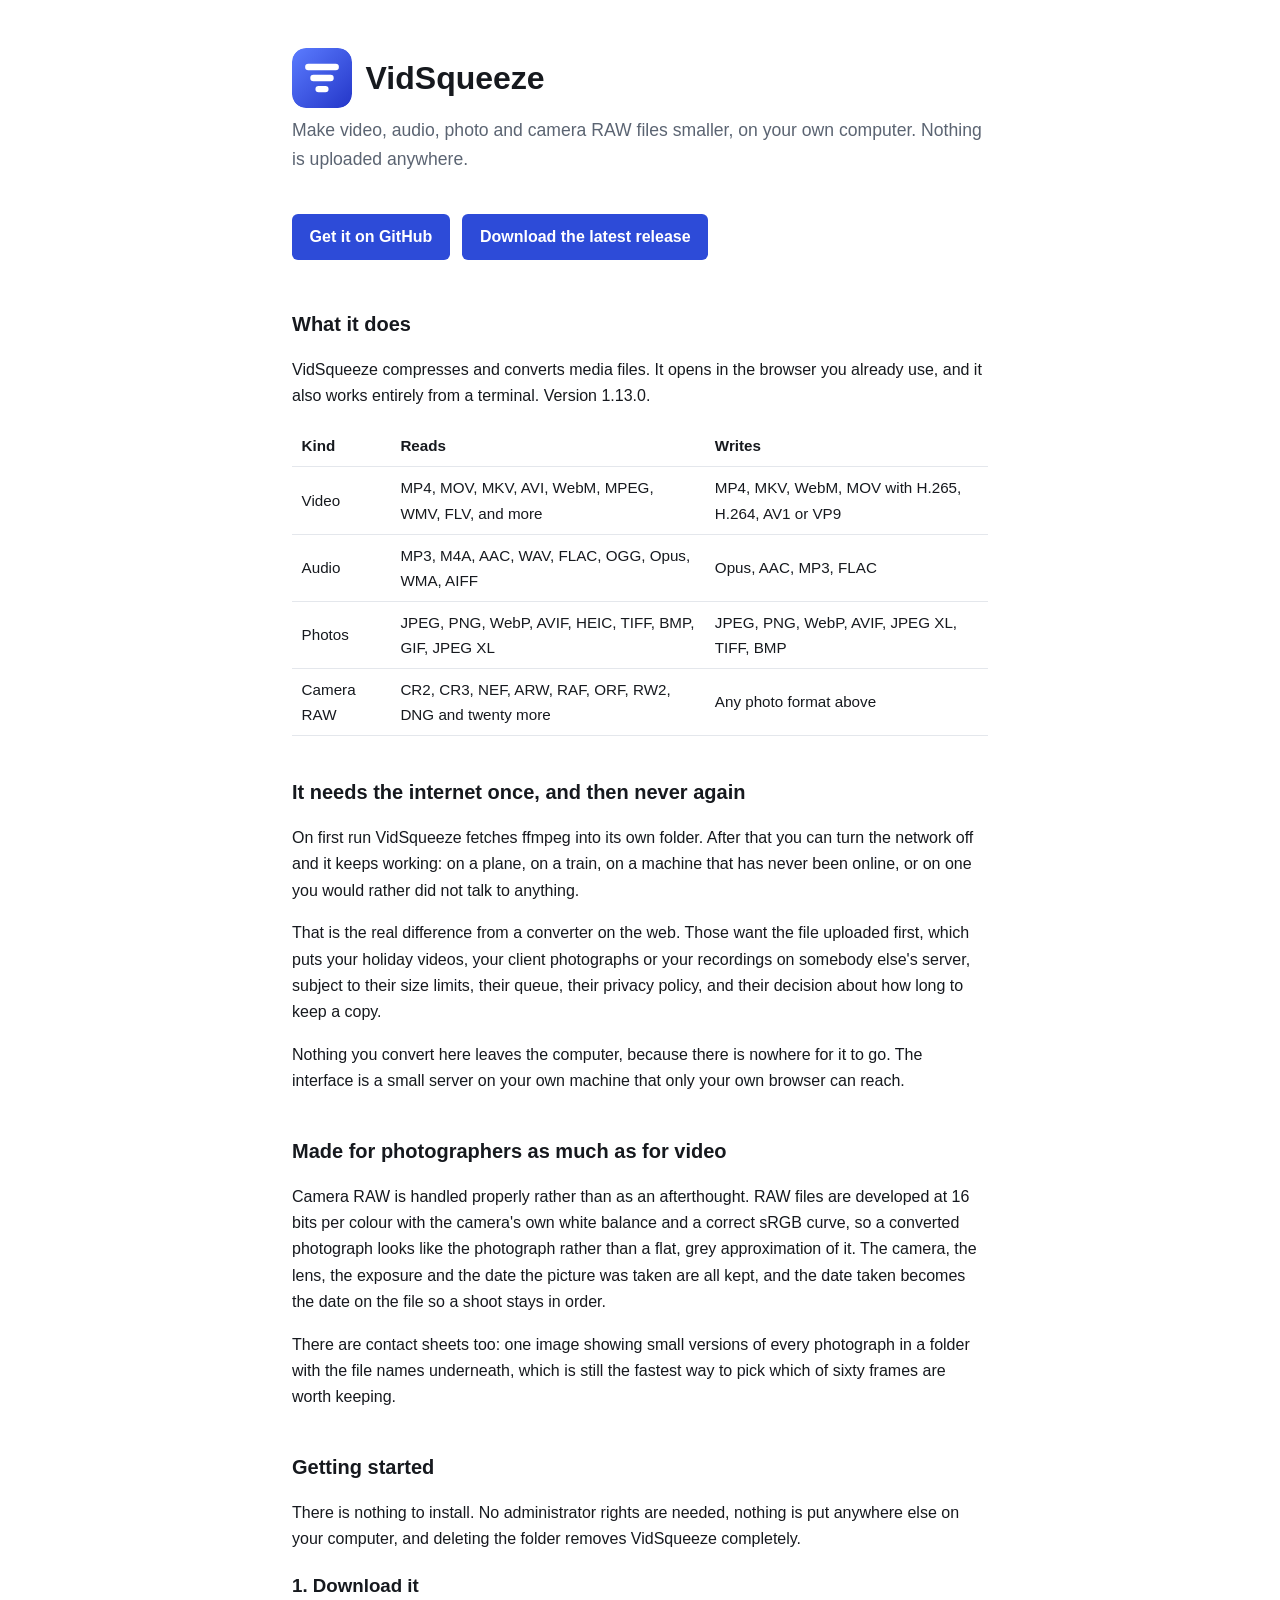
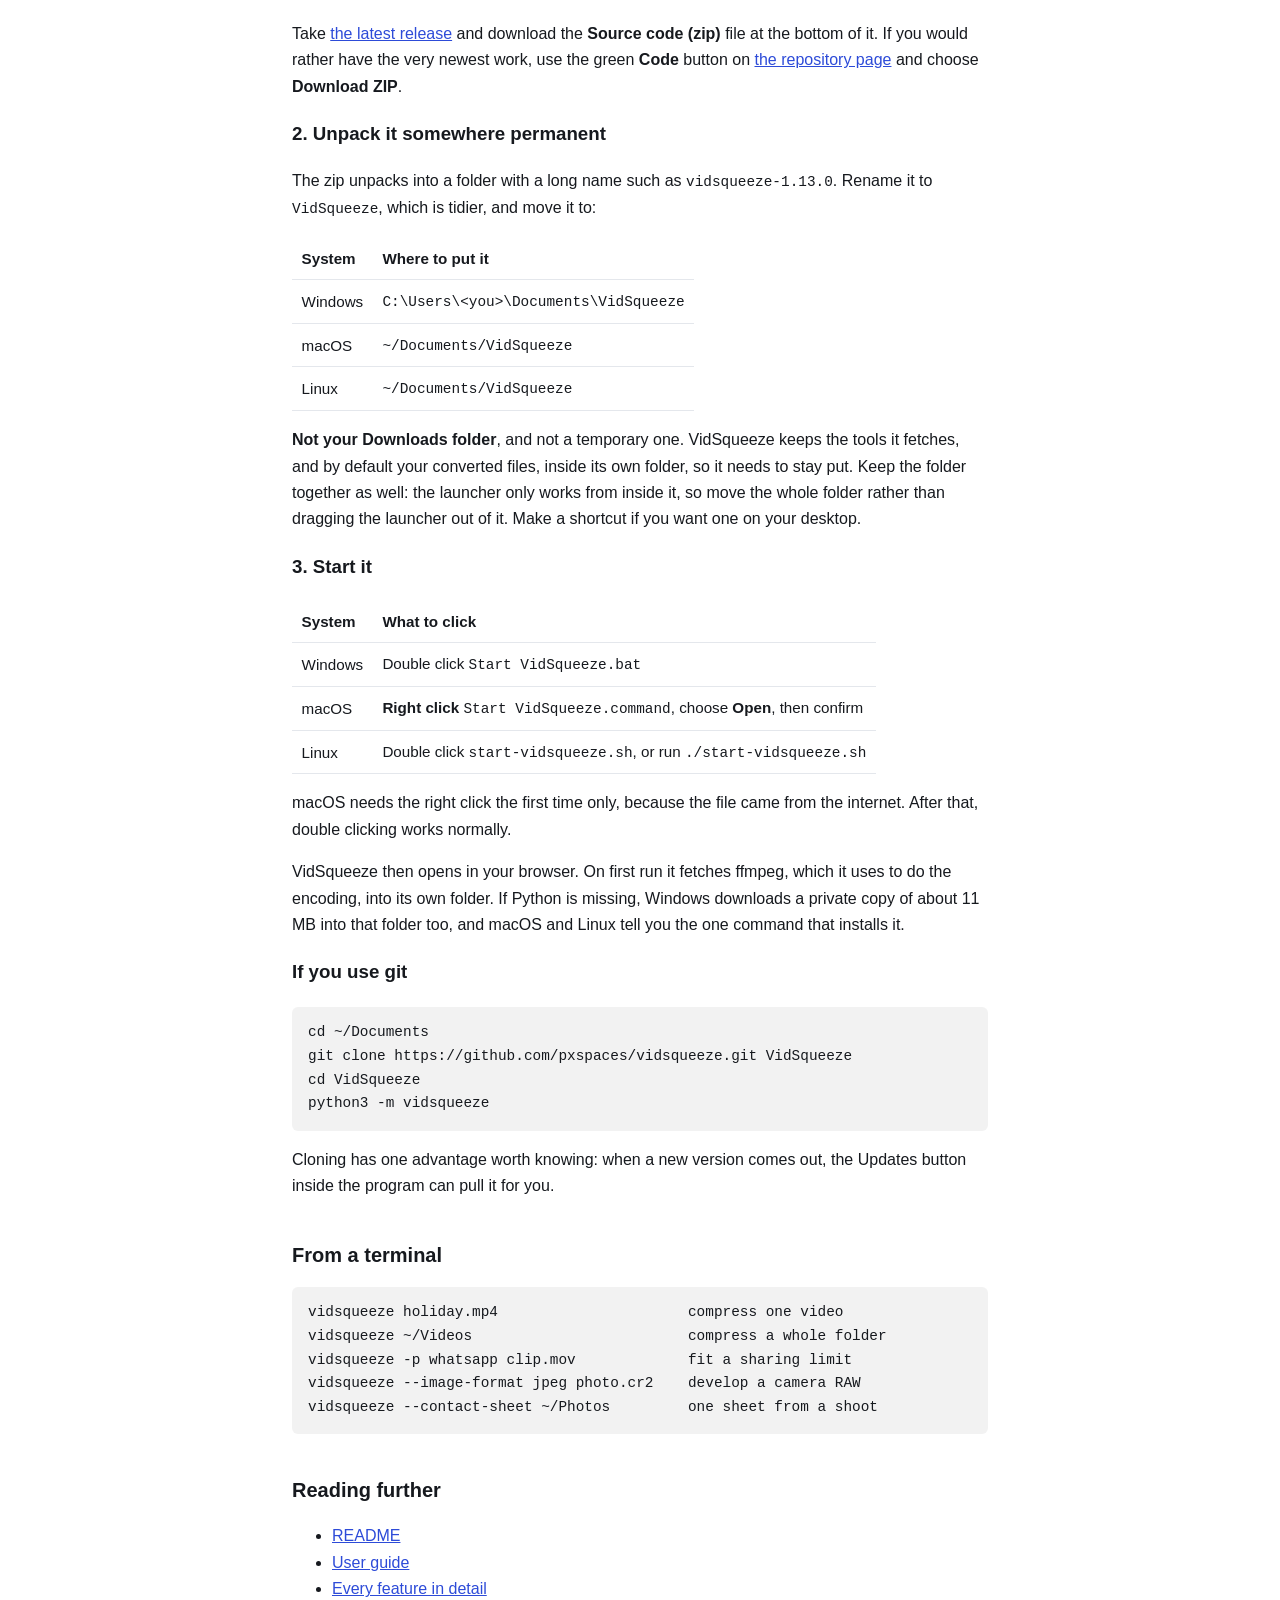
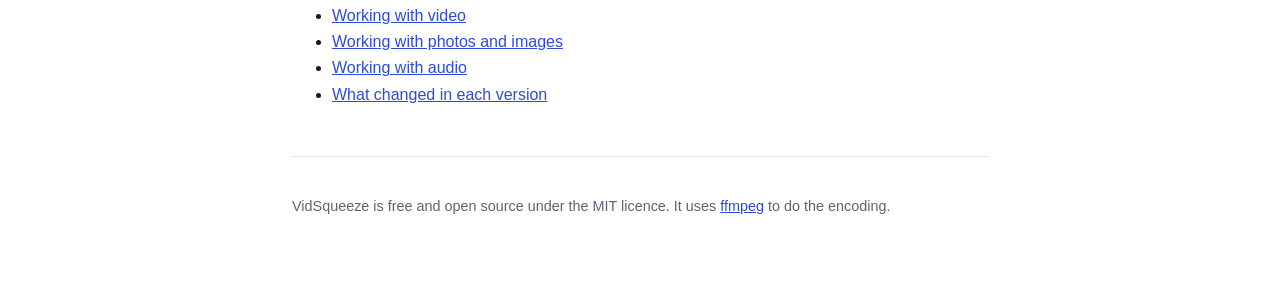
==== commit f938a6a8: "VidSqueeze 1.13.0 Updating now restarts VidSqueeze for you. It used to finish by telling you to clos" ====
--- a/docs/index.html
+++ b/docs/index.html
@@ -27,7 +27,7 @@
   "name": "VidSqueeze",
   "applicationCategory": "MultimediaApplication",
   "operatingSystem": "Windows, macOS, Linux",
-  "softwareVersion": "1.12.0",
+  "softwareVersion": "1.13.0",
   "description": "Open source converter that makes video, audio, photo and camera RAW files smaller. Runs entirely on your own computer with nothing uploaded.",
   "url": "https://pxspaces.github.io/vidsqueeze/",
   "codeRepository": "https://github.com/pxspaces/vidsqueeze",
@@ -73,7 +73,7 @@
 
 <h2>What it does</h2>
 <p>VidSqueeze compresses and converts media files. It opens in the browser you
-already use, and it also works entirely from a terminal. Version 1.12.0.</p>
+already use, and it also works entirely from a terminal. Version 1.13.0.</p>
 <table>
 <tr><th>Kind</th><th>Reads</th><th>Writes</th></tr>
 <tr><td>Video</td><td>MP4, MOV, MKV, AVI, WebM, MPEG, WMV, FLV, and more</td><td>MP4, MKV, WebM, MOV with H.265, H.264, AV1 or VP9</td></tr>
@@ -120,7 +120,7 @@
 
 <h3>2. Unpack it somewhere permanent</h3>
 <p>The zip unpacks into a folder with a long name such as
-<code>vidsqueeze-1.12.0</code>. Rename it to <code>VidSqueeze</code>, which is
+<code>vidsqueeze-1.13.0</code>. Rename it to <code>VidSqueeze</code>, which is
 tidier, and move it to:</p>
 <table>
 <tr><th>System</th><th>Where to put it</th></tr>
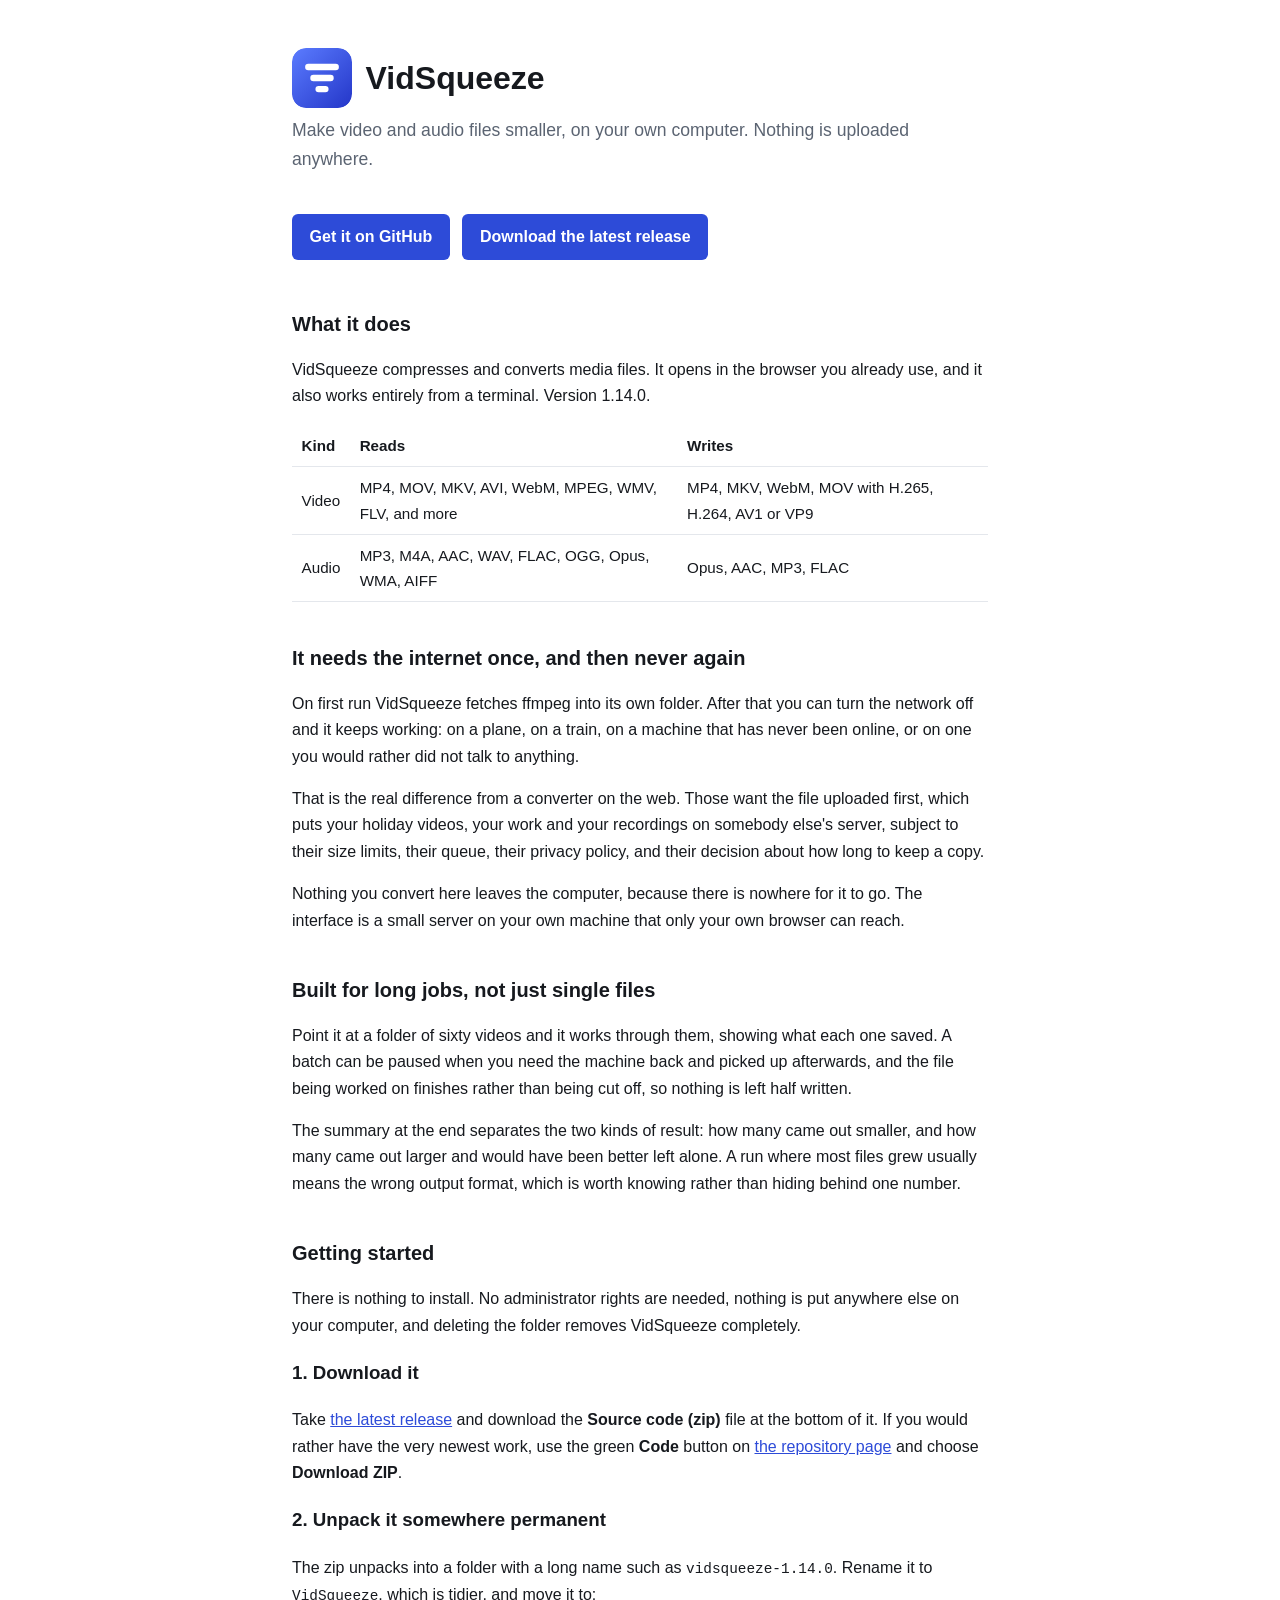
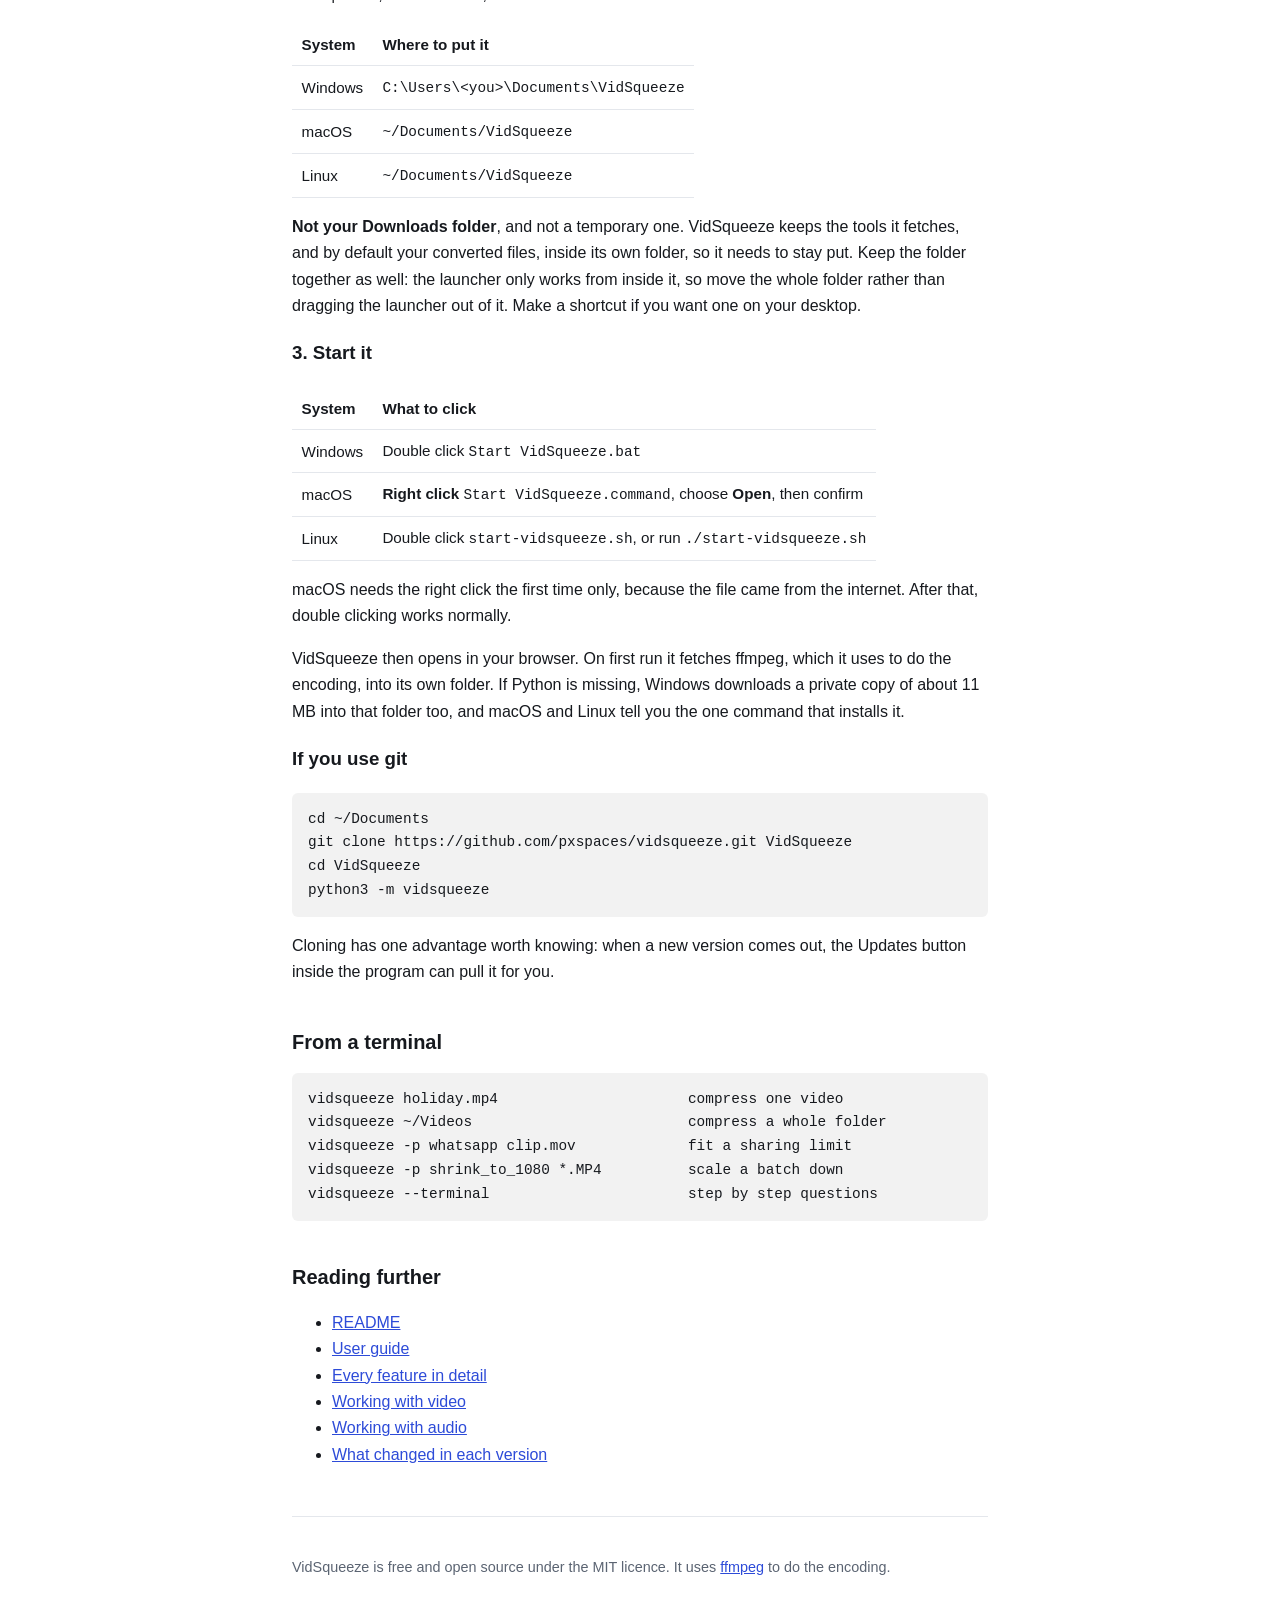
==== commit cc19eae2: "VidSqueeze 1.14.0" ====
--- a/docs/index.html
+++ b/docs/index.html
@@ -3,16 +3,16 @@
 <head>
 <meta charset="utf-8">
 <meta name="viewport" content="width=device-width, initial-scale=1">
-<title>VidSqueeze: compress video, audio, photos and camera RAW on your own computer</title>
-<meta name="description" content="Free, open source converter that makes video, audio, photo and camera RAW files smaller. Works offline with no internet needed after setup, no uploads, no file size limits. Windows, macOS and Linux, nothing to install.">
+<title>VidSqueeze: compress video and audio on your own computer, offline</title>
+<meta name="description" content="Free, open source converter that makes video and audio files smaller. Works offline with no internet needed after setup, no uploads, no file size limits. Windows, macOS and Linux, nothing to install.">
 <link rel="canonical" href="https://pxspaces.github.io/vidsqueeze/">
 <link rel="icon" type="image/svg+xml" href="icon.svg">
 <link rel="icon" type="image/png" sizes="512x512" href="icon-512.png">
 <link rel="apple-touch-icon" href="icon-512.png">
 <meta name="theme-color" content="#2436C8">
 <meta property="og:type" content="website">
-<meta property="og:title" content="VidSqueeze: make video, audio and photo files smaller">
-<meta property="og:description" content="Compress and convert video, audio, photos and camera RAW on your own computer. Nothing is uploaded. Windows, macOS and Linux.">
+<meta property="og:title" content="VidSqueeze: make video and audio files smaller">
+<meta property="og:description" content="Compress and convert video and audio on your own computer. Nothing is uploaded. Windows, macOS and Linux.">
 <meta property="og:url" content="https://pxspaces.github.io/vidsqueeze/">
 <meta property="og:image" content="https://pxspaces.github.io/vidsqueeze/social.png">
 <meta property="og:image:width" content="1200">
@@ -27,8 +27,8 @@
   "name": "VidSqueeze",
   "applicationCategory": "MultimediaApplication",
   "operatingSystem": "Windows, macOS, Linux",
-  "softwareVersion": "1.13.0",
-  "description": "Open source converter that makes video, audio, photo and camera RAW files smaller. Runs entirely on your own computer with nothing uploaded.",
+  "softwareVersion": "1.14.0",
+  "description": "Open source converter that makes video and audio files smaller. Runs entirely on your own computer with nothing uploaded.",
   "url": "https://pxspaces.github.io/vidsqueeze/",
   "codeRepository": "https://github.com/pxspaces/vidsqueeze",
   "license": "https://opensource.org/licenses/MIT",
@@ -65,21 +65,19 @@
   <img src="icon.svg" width="60" height="60" alt="VidSqueeze logo">
   <h1>VidSqueeze</h1>
 </div>
-<p class="lede">Make video, audio, photo and camera RAW files smaller, on your own
-computer. Nothing is uploaded anywhere.</p>
+<p class="lede">Make video and audio files smaller, on your own computer.
+Nothing is uploaded anywhere.</p>
 
 <p><a class="cta" href="https://github.com/pxspaces/vidsqueeze">Get it on GitHub</a>
 <a class="cta" href="https://github.com/pxspaces/vidsqueeze/releases/latest">Download the latest release</a></p>
 
 <h2>What it does</h2>
 <p>VidSqueeze compresses and converts media files. It opens in the browser you
-already use, and it also works entirely from a terminal. Version 1.13.0.</p>
+already use, and it also works entirely from a terminal. Version 1.14.0.</p>
 <table>
 <tr><th>Kind</th><th>Reads</th><th>Writes</th></tr>
 <tr><td>Video</td><td>MP4, MOV, MKV, AVI, WebM, MPEG, WMV, FLV, and more</td><td>MP4, MKV, WebM, MOV with H.265, H.264, AV1 or VP9</td></tr>
 <tr><td>Audio</td><td>MP3, M4A, AAC, WAV, FLAC, OGG, Opus, WMA, AIFF</td><td>Opus, AAC, MP3, FLAC</td></tr>
-<tr><td>Photos</td><td>JPEG, PNG, WebP, AVIF, HEIC, TIFF, BMP, GIF, JPEG XL</td><td>JPEG, PNG, WebP, AVIF, JPEG XL, TIFF, BMP</td></tr>
-<tr><td>Camera RAW</td><td>CR2, CR3, NEF, ARW, RAF, ORF, RW2, DNG and twenty more</td><td>Any photo format above</td></tr>
 </table>
 
 <h2>It needs the internet once, and then never again</h2>
@@ -87,23 +85,22 @@
 turn the network off and it keeps working: on a plane, on a train, on a machine
 that has never been online, or on one you would rather did not talk to anything.</p>
 <p>That is the real difference from a converter on the web. Those want the file
-uploaded first, which puts your holiday videos, your client photographs or your
-recordings on somebody else's server, subject to their size limits, their queue,
-their privacy policy, and their decision about how long to keep a copy.</p>
+uploaded first, which puts your holiday videos, your work and your recordings on
+somebody else's server, subject to their size limits, their queue, their privacy
+policy, and their decision about how long to keep a copy.</p>
 <p>Nothing you convert here leaves the computer, because there is nowhere for it to
 go. The interface is a small server on your own machine that only your own browser
 can reach.</p>
 
-<h2>Made for photographers as much as for video</h2>
-<p>Camera RAW is handled properly rather than as an afterthought. RAW files are
-developed at 16 bits per colour with the camera's own white balance and a correct
-sRGB curve, so a converted photograph looks like the photograph rather than a
-flat, grey approximation of it. The camera, the lens, the exposure and the date
-the picture was taken are all kept, and the date taken becomes the date on the
-file so a shoot stays in order.</p>
-<p>There are contact sheets too: one image showing small versions of every
-photograph in a folder with the file names underneath, which is still the fastest
-way to pick which of sixty frames are worth keeping.</p>
+<h2>Built for long jobs, not just single files</h2>
+<p>Point it at a folder of sixty videos and it works through them, showing what
+each one saved. A batch can be paused when you need the machine back and picked up
+afterwards, and the file being worked on finishes rather than being cut off, so
+nothing is left half written.</p>
+<p>The summary at the end separates the two kinds of result: how many came out
+smaller, and how many came out larger and would have been better left alone. A run
+where most files grew usually means the wrong output format, which is worth knowing
+rather than hiding behind one number.</p>
 
 <h2>Getting started</h2>
 <p>There is nothing to install. No administrator rights are needed, nothing is
@@ -120,7 +117,7 @@
 
 <h3>2. Unpack it somewhere permanent</h3>
 <p>The zip unpacks into a folder with a long name such as
-<code>vidsqueeze-1.13.0</code>. Rename it to <code>VidSqueeze</code>, which is
+<code>vidsqueeze-1.14.0</code>. Rename it to <code>VidSqueeze</code>, which is
 tidier, and move it to:</p>
 <table>
 <tr><th>System</th><th>Where to put it</th></tr>
@@ -161,8 +158,8 @@
 <pre>vidsqueeze holiday.mp4                      compress one video
 vidsqueeze ~/Videos                         compress a whole folder
 vidsqueeze -p whatsapp clip.mov             fit a sharing limit
-vidsqueeze --image-format jpeg photo.cr2    develop a camera RAW
-vidsqueeze --contact-sheet ~/Photos         one sheet from a shoot</pre>
+vidsqueeze -p shrink_to_1080 *.MP4          scale a batch down
+vidsqueeze --terminal                       step by step questions</pre>
 
 <h2>Reading further</h2>
 <ul>
@@ -170,7 +167,6 @@
 <li><a href="https://github.com/pxspaces/vidsqueeze/blob/main/USER-GUIDE.md">User guide</a></li>
 <li><a href="https://github.com/pxspaces/vidsqueeze/blob/main/FEATURES.md">Every feature in detail</a></li>
 <li><a href="https://github.com/pxspaces/vidsqueeze/blob/main/docs/GUIDE-VIDEO.md">Working with video</a></li>
-<li><a href="https://github.com/pxspaces/vidsqueeze/blob/main/docs/GUIDE-IMAGES.md">Working with photos and images</a></li>
 <li><a href="https://github.com/pxspaces/vidsqueeze/blob/main/docs/GUIDE-AUDIO.md">Working with audio</a></li>
 <li><a href="https://github.com/pxspaces/vidsqueeze/blob/main/CHANGELOG.md">What changed in each version</a></li>
 </ul>
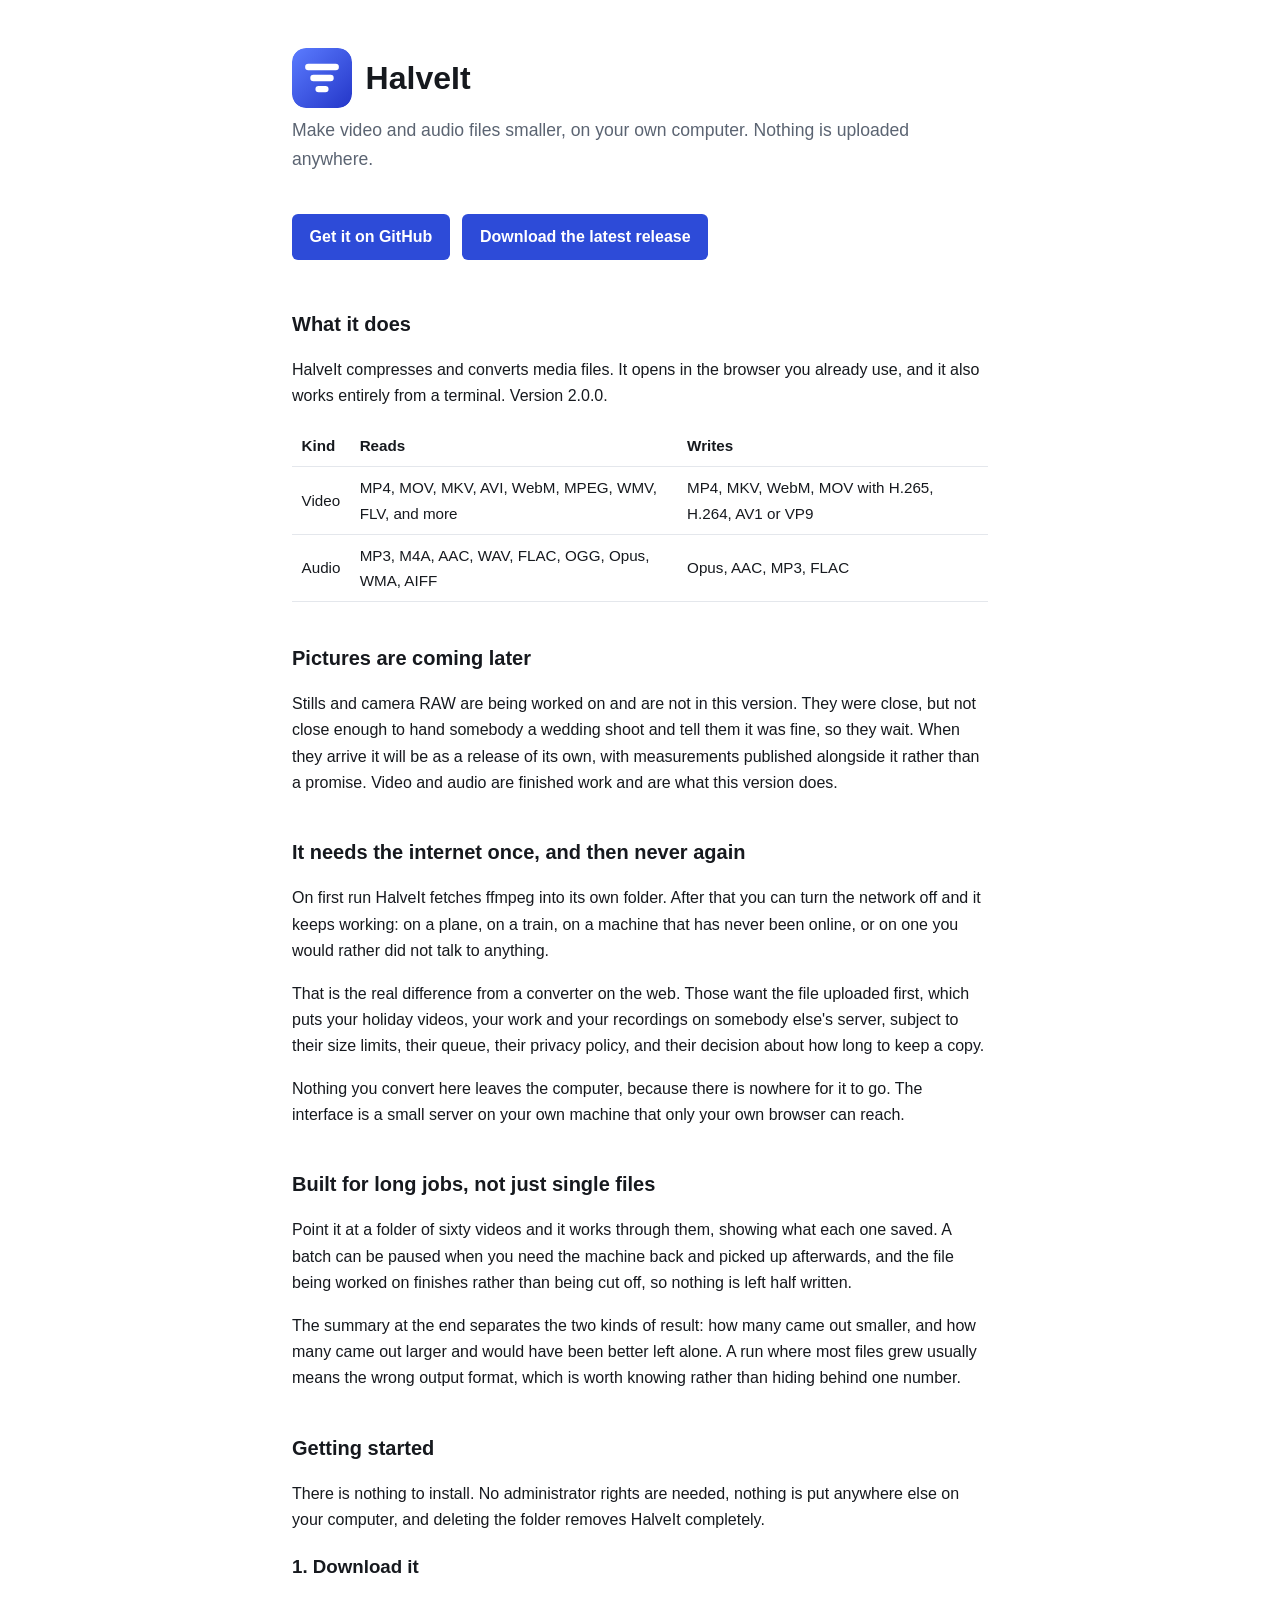
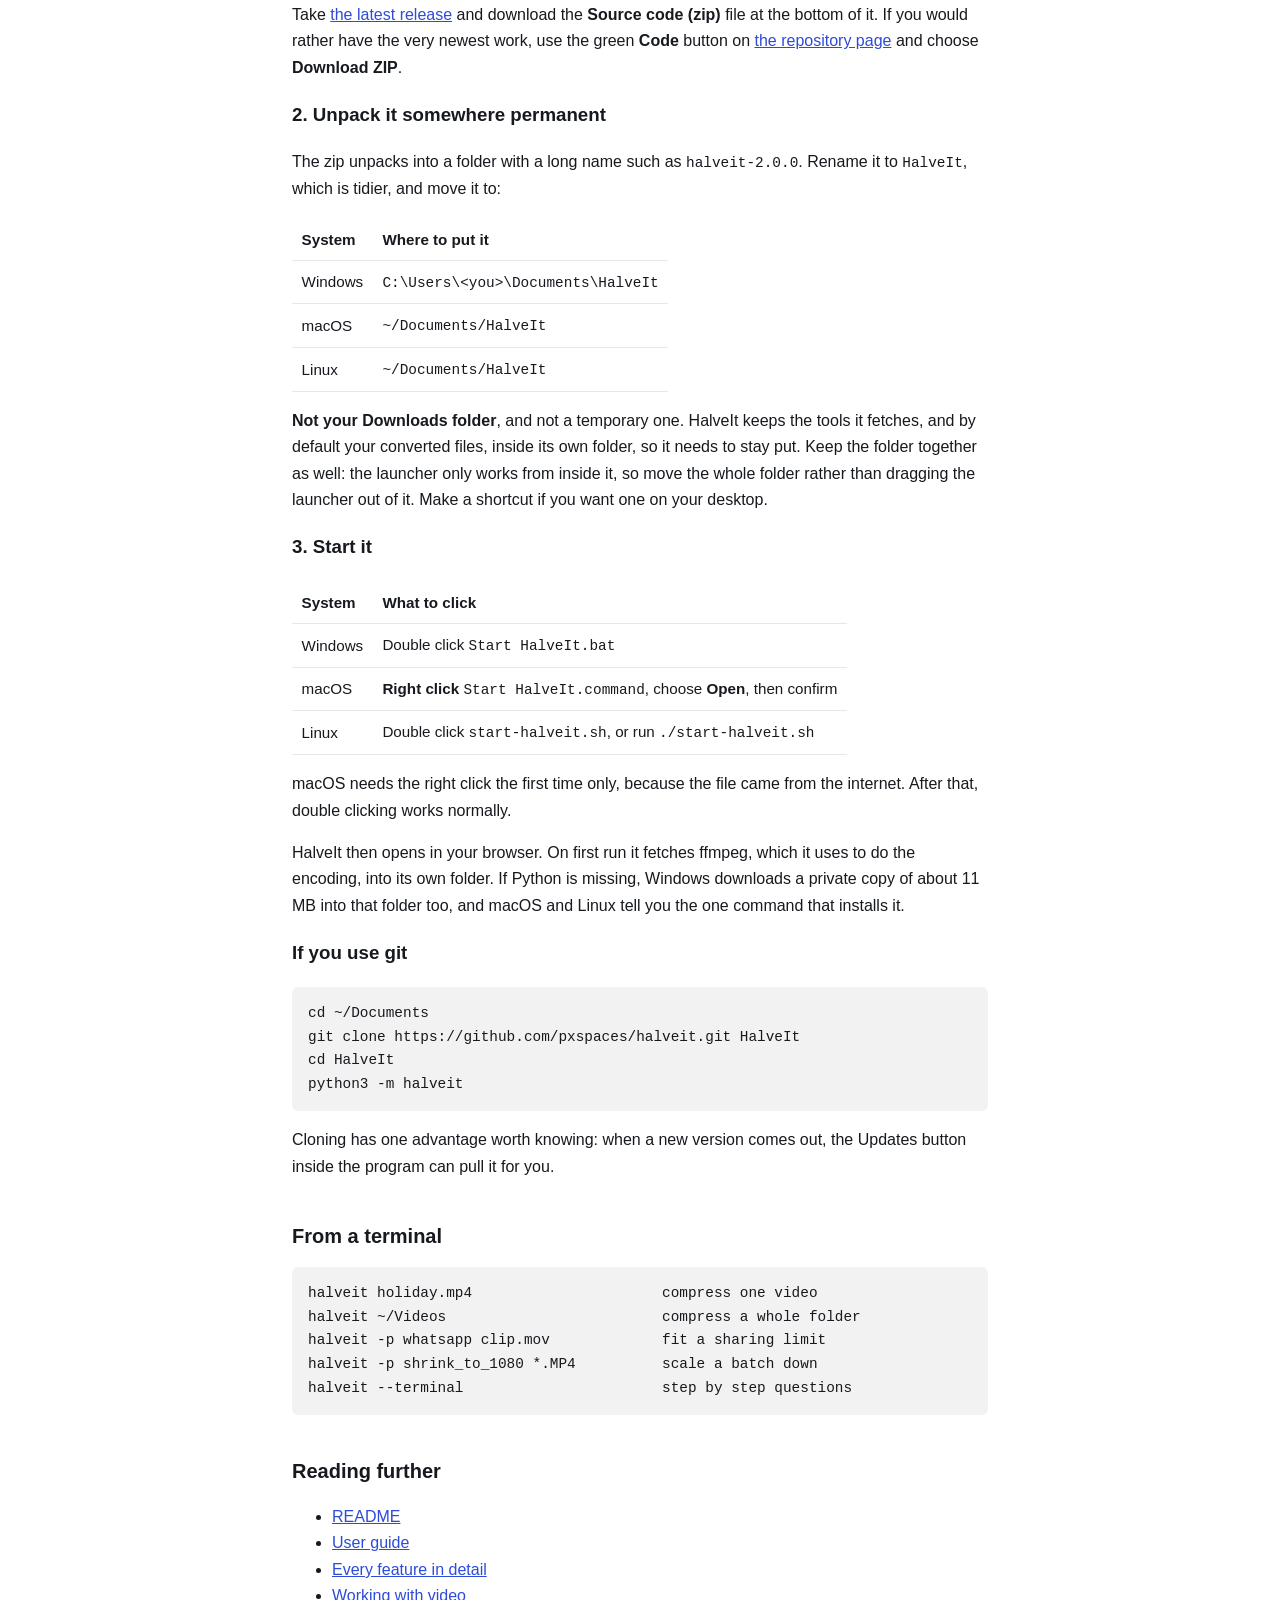
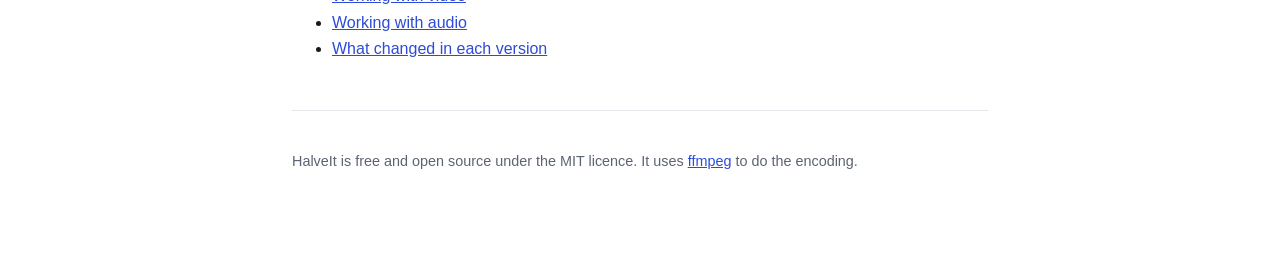
==== commit cca0ea95: "HalveIt 2.0.0" ====
--- a/docs/index.html
+++ b/docs/index.html
@@ -3,34 +3,34 @@
 <head>
 <meta charset="utf-8">
 <meta name="viewport" content="width=device-width, initial-scale=1">
-<title>VidSqueeze: compress video and audio on your own computer, offline</title>
+<title>HalveIt: compress video and audio on your own computer, offline</title>
 <meta name="description" content="Free, open source converter that makes video and audio files smaller. Works offline with no internet needed after setup, no uploads, no file size limits. Windows, macOS and Linux, nothing to install.">
-<link rel="canonical" href="https://pxspaces.github.io/vidsqueeze/">
+<link rel="canonical" href="https://pxspaces.github.io/halveit/">
 <link rel="icon" type="image/svg+xml" href="icon.svg">
 <link rel="icon" type="image/png" sizes="512x512" href="icon-512.png">
 <link rel="apple-touch-icon" href="icon-512.png">
 <meta name="theme-color" content="#2436C8">
 <meta property="og:type" content="website">
-<meta property="og:title" content="VidSqueeze: make video and audio files smaller">
+<meta property="og:title" content="HalveIt: make video and audio files smaller">
 <meta property="og:description" content="Compress and convert video and audio on your own computer. Nothing is uploaded. Windows, macOS and Linux.">
-<meta property="og:url" content="https://pxspaces.github.io/vidsqueeze/">
-<meta property="og:image" content="https://pxspaces.github.io/vidsqueeze/social.png">
+<meta property="og:url" content="https://pxspaces.github.io/halveit/">
+<meta property="og:image" content="https://pxspaces.github.io/halveit/social.png">
 <meta property="og:image:width" content="1200">
 <meta property="og:image:height" content="630">
-<meta property="og:site_name" content="VidSqueeze">
+<meta property="og:site_name" content="HalveIt">
 <meta name="twitter:card" content="summary_large_image">
-<meta name="twitter:image" content="https://pxspaces.github.io/vidsqueeze/social.png">
+<meta name="twitter:image" content="https://pxspaces.github.io/halveit/social.png">
 <script type="application/ld+json">
 {
   "@context": "https://schema.org",
   "@type": "SoftwareApplication",
-  "name": "VidSqueeze",
+  "name": "HalveIt",
   "applicationCategory": "MultimediaApplication",
   "operatingSystem": "Windows, macOS, Linux",
-  "softwareVersion": "1.14.0",
+  "softwareVersion": "2.0.0",
   "description": "Open source converter that makes video and audio files smaller. Runs entirely on your own computer with nothing uploaded.",
-  "url": "https://pxspaces.github.io/vidsqueeze/",
-  "codeRepository": "https://github.com/pxspaces/vidsqueeze",
+  "url": "https://pxspaces.github.io/halveit/",
+  "codeRepository": "https://github.com/pxspaces/halveit",
   "license": "https://opensource.org/licenses/MIT",
   "offers": { "@type": "Offer", "price": "0", "priceCurrency": "USD" }
 }
@@ -62,26 +62,35 @@
 <body>
 <main>
 <div class="brand">
-  <img src="icon.svg" width="60" height="60" alt="VidSqueeze logo">
-  <h1>VidSqueeze</h1>
+  <img src="icon.svg" width="60" height="60" alt="HalveIt logo">
+  <h1>HalveIt</h1>
 </div>
 <p class="lede">Make video and audio files smaller, on your own computer.
 Nothing is uploaded anywhere.</p>
 
-<p><a class="cta" href="https://github.com/pxspaces/vidsqueeze">Get it on GitHub</a>
-<a class="cta" href="https://github.com/pxspaces/vidsqueeze/releases/latest">Download the latest release</a></p>
+<p><a class="cta" href="https://github.com/pxspaces/halveit">Get it on GitHub</a>
+<a class="cta" href="https://github.com/pxspaces/halveit/releases/latest">Download the latest release</a></p>
 
 <h2>What it does</h2>
-<p>VidSqueeze compresses and converts media files. It opens in the browser you
-already use, and it also works entirely from a terminal. Version 1.14.0.</p>
+<p>HalveIt compresses and converts media files. It opens in the browser you
+already use, and it also works entirely from a terminal. Version 2.0.0.</p>
 <table>
 <tr><th>Kind</th><th>Reads</th><th>Writes</th></tr>
 <tr><td>Video</td><td>MP4, MOV, MKV, AVI, WebM, MPEG, WMV, FLV, and more</td><td>MP4, MKV, WebM, MOV with H.265, H.264, AV1 or VP9</td></tr>
 <tr><td>Audio</td><td>MP3, M4A, AAC, WAV, FLAC, OGG, Opus, WMA, AIFF</td><td>Opus, AAC, MP3, FLAC</td></tr>
 </table>
 
+<!-- SOON:START -->
+<h2>Pictures are coming later</h2>
+<p>Stills and camera RAW are being worked on and are not in this version. They were
+close, but not close enough to hand somebody a wedding shoot and tell them it was
+fine, so they wait. When they arrive it will be as a release of its own, with
+measurements published alongside it rather than a promise. Video and audio are
+finished work and are what this version does.</p>
+<!-- SOON:END -->
+
 <h2>It needs the internet once, and then never again</h2>
-<p>On first run VidSqueeze fetches ffmpeg into its own folder. After that you can
+<p>On first run HalveIt fetches ffmpeg into its own folder. After that you can
 turn the network off and it keeps working: on a plane, on a train, on a machine
 that has never been online, or on one you would rather did not talk to anything.</p>
 <p>That is the real difference from a converter on the web. Those want the file
@@ -104,28 +113,28 @@
 
 <h2>Getting started</h2>
 <p>There is nothing to install. No administrator rights are needed, nothing is
-put anywhere else on your computer, and deleting the folder removes VidSqueeze
+put anywhere else on your computer, and deleting the folder removes HalveIt
 completely.</p>
 
 <h3>1. Download it</h3>
-<p>Take <a href="https://github.com/pxspaces/vidsqueeze/releases/latest">the latest
+<p>Take <a href="https://github.com/pxspaces/halveit/releases/latest">the latest
 release</a> and download the <strong>Source code (zip)</strong> file at the bottom
 of it. If you would rather have the very newest work, use the green
 <strong>Code</strong> button on
-<a href="https://github.com/pxspaces/vidsqueeze">the repository page</a> and choose
+<a href="https://github.com/pxspaces/halveit">the repository page</a> and choose
 <strong>Download ZIP</strong>.</p>
 
 <h3>2. Unpack it somewhere permanent</h3>
 <p>The zip unpacks into a folder with a long name such as
-<code>vidsqueeze-1.14.0</code>. Rename it to <code>VidSqueeze</code>, which is
+<code>halveit-2.0.0</code>. Rename it to <code>HalveIt</code>, which is
 tidier, and move it to:</p>
 <table>
 <tr><th>System</th><th>Where to put it</th></tr>
-<tr><td>Windows</td><td><code>C:\Users\&lt;you&gt;\Documents\VidSqueeze</code></td></tr>
-<tr><td>macOS</td><td><code>~/Documents/VidSqueeze</code></td></tr>
-<tr><td>Linux</td><td><code>~/Documents/VidSqueeze</code></td></tr>
+<tr><td>Windows</td><td><code>C:\Users\&lt;you&gt;\Documents\HalveIt</code></td></tr>
+<tr><td>macOS</td><td><code>~/Documents/HalveIt</code></td></tr>
+<tr><td>Linux</td><td><code>~/Documents/HalveIt</code></td></tr>
 </table>
-<p><strong>Not your Downloads folder</strong>, and not a temporary one. VidSqueeze
+<p><strong>Not your Downloads folder</strong>, and not a temporary one. HalveIt
 keeps the tools it fetches, and by default your converted files, inside its own
 folder, so it needs to stay put. Keep the folder together as well: the launcher
 only works from inside it, so move the whole folder rather than dragging the
@@ -134,45 +143,45 @@
 <h3>3. Start it</h3>
 <table>
 <tr><th>System</th><th>What to click</th></tr>
-<tr><td>Windows</td><td>Double click <code>Start VidSqueeze.bat</code></td></tr>
-<tr><td>macOS</td><td><strong>Right click</strong> <code>Start VidSqueeze.command</code>, choose <strong>Open</strong>, then confirm</td></tr>
-<tr><td>Linux</td><td>Double click <code>start-vidsqueeze.sh</code>, or run <code>./start-vidsqueeze.sh</code></td></tr>
+<tr><td>Windows</td><td>Double click <code>Start HalveIt.bat</code></td></tr>
+<tr><td>macOS</td><td><strong>Right click</strong> <code>Start HalveIt.command</code>, choose <strong>Open</strong>, then confirm</td></tr>
+<tr><td>Linux</td><td>Double click <code>start-halveit.sh</code>, or run <code>./start-halveit.sh</code></td></tr>
 </table>
 <p>macOS needs the right click the first time only, because the file came from the
 internet. After that, double clicking works normally.</p>
 
-<p>VidSqueeze then opens in your browser. On first run it fetches ffmpeg, which it
+<p>HalveIt then opens in your browser. On first run it fetches ffmpeg, which it
 uses to do the encoding, into its own folder. If Python is missing, Windows
 downloads a private copy of about 11 MB into that folder too, and macOS and Linux
 tell you the one command that installs it.</p>
 
 <h3>If you use git</h3>
 <pre>cd ~/Documents
-git clone https://github.com/pxspaces/vidsqueeze.git VidSqueeze
-cd VidSqueeze
-python3 -m vidsqueeze</pre>
+git clone https://github.com/pxspaces/halveit.git HalveIt
+cd HalveIt
+python3 -m halveit</pre>
 <p>Cloning has one advantage worth knowing: when a new version comes out, the
 Updates button inside the program can pull it for you.</p>
 
 <h2>From a terminal</h2>
-<pre>vidsqueeze holiday.mp4                      compress one video
-vidsqueeze ~/Videos                         compress a whole folder
-vidsqueeze -p whatsapp clip.mov             fit a sharing limit
-vidsqueeze -p shrink_to_1080 *.MP4          scale a batch down
-vidsqueeze --terminal                       step by step questions</pre>
+<pre>halveit holiday.mp4                      compress one video
+halveit ~/Videos                         compress a whole folder
+halveit -p whatsapp clip.mov             fit a sharing limit
+halveit -p shrink_to_1080 *.MP4          scale a batch down
+halveit --terminal                       step by step questions</pre>
 
 <h2>Reading further</h2>
 <ul>
-<li><a href="https://github.com/pxspaces/vidsqueeze/blob/main/README.md">README</a></li>
-<li><a href="https://github.com/pxspaces/vidsqueeze/blob/main/USER-GUIDE.md">User guide</a></li>
-<li><a href="https://github.com/pxspaces/vidsqueeze/blob/main/FEATURES.md">Every feature in detail</a></li>
-<li><a href="https://github.com/pxspaces/vidsqueeze/blob/main/docs/GUIDE-VIDEO.md">Working with video</a></li>
-<li><a href="https://github.com/pxspaces/vidsqueeze/blob/main/docs/GUIDE-AUDIO.md">Working with audio</a></li>
-<li><a href="https://github.com/pxspaces/vidsqueeze/blob/main/CHANGELOG.md">What changed in each version</a></li>
+<li><a href="https://github.com/pxspaces/halveit/blob/main/README.md">README</a></li>
+<li><a href="https://github.com/pxspaces/halveit/blob/main/USER-GUIDE.md">User guide</a></li>
+<li><a href="https://github.com/pxspaces/halveit/blob/main/FEATURES.md">Every feature in detail</a></li>
+<li><a href="https://github.com/pxspaces/halveit/blob/main/docs/GUIDE-VIDEO.md">Working with video</a></li>
+<li><a href="https://github.com/pxspaces/halveit/blob/main/docs/GUIDE-AUDIO.md">Working with audio</a></li>
+<li><a href="https://github.com/pxspaces/halveit/blob/main/CHANGELOG.md">What changed in each version</a></li>
 </ul>
 
 <footer>
-<p>VidSqueeze is free and open source under the MIT licence. It uses
+<p>HalveIt is free and open source under the MIT licence. It uses
 <a href="https://ffmpeg.org/">ffmpeg</a> to do the encoding.</p>
 </footer>
 </main>
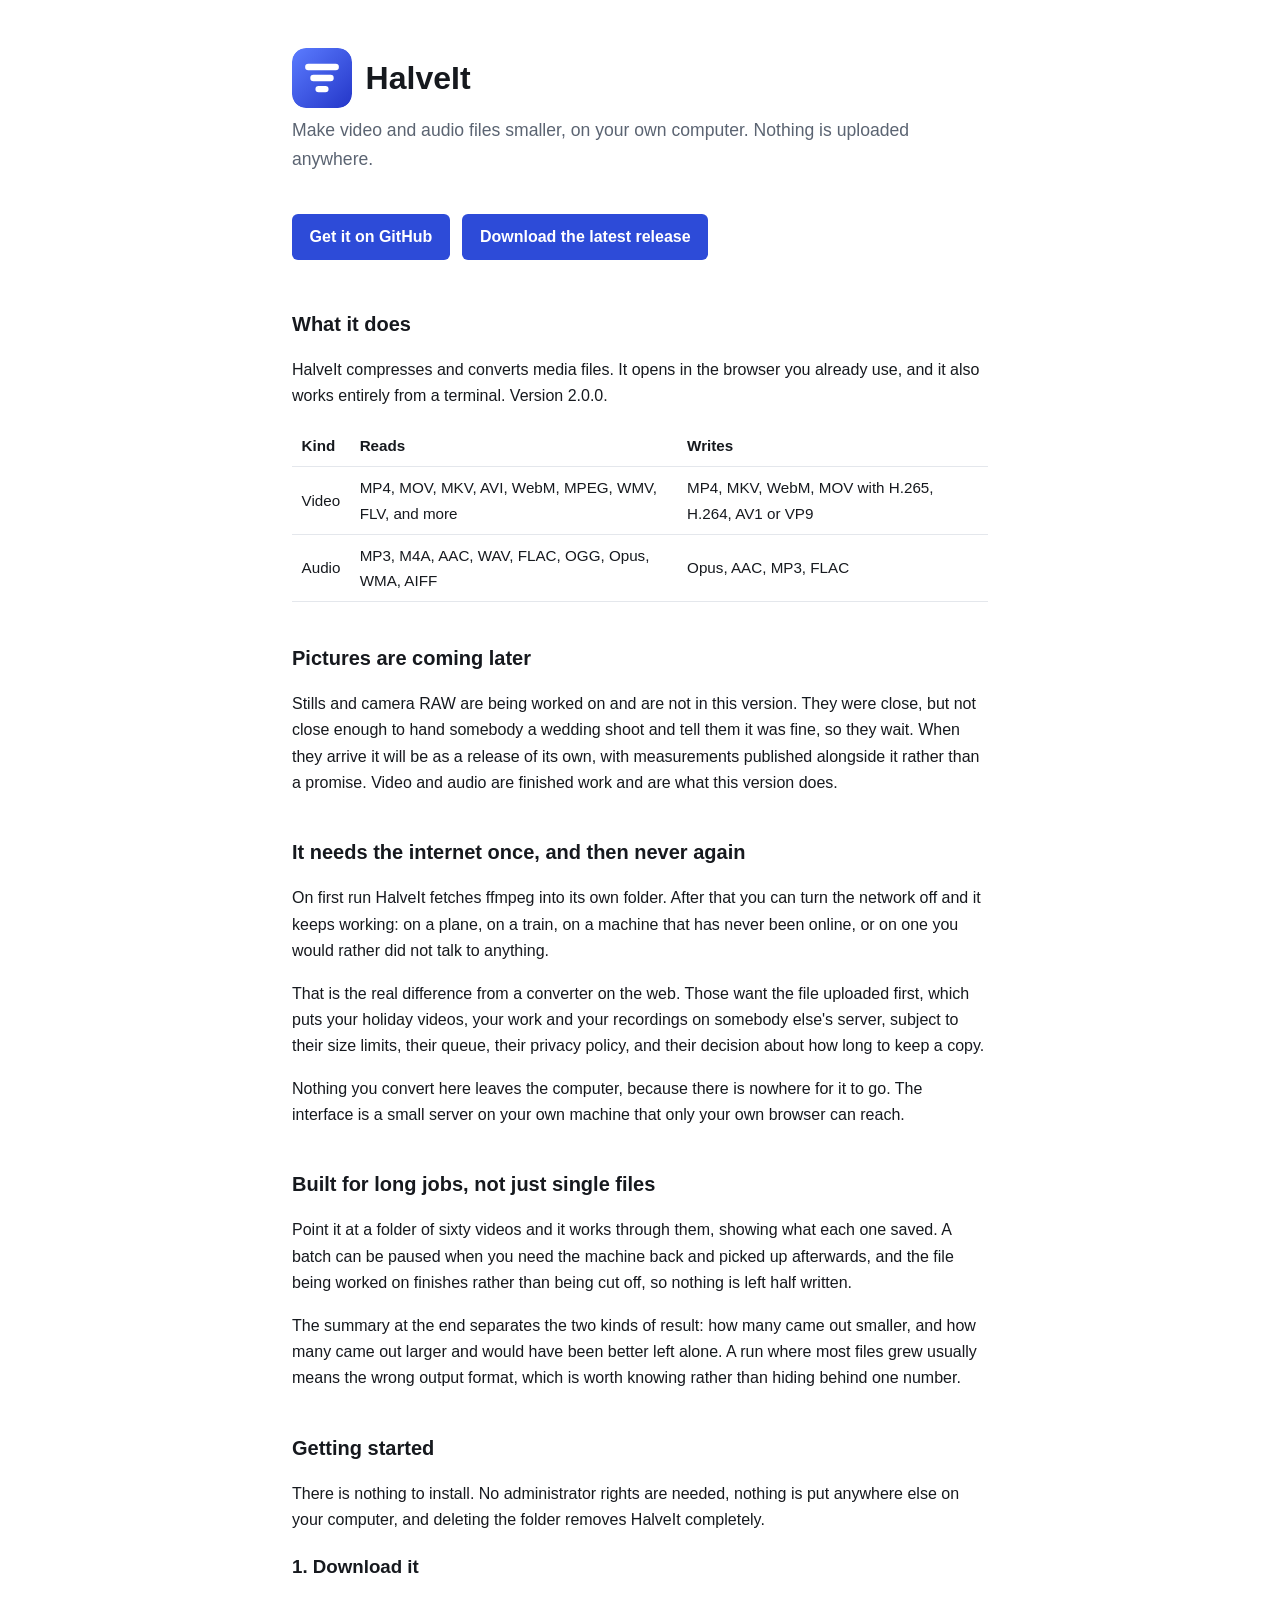
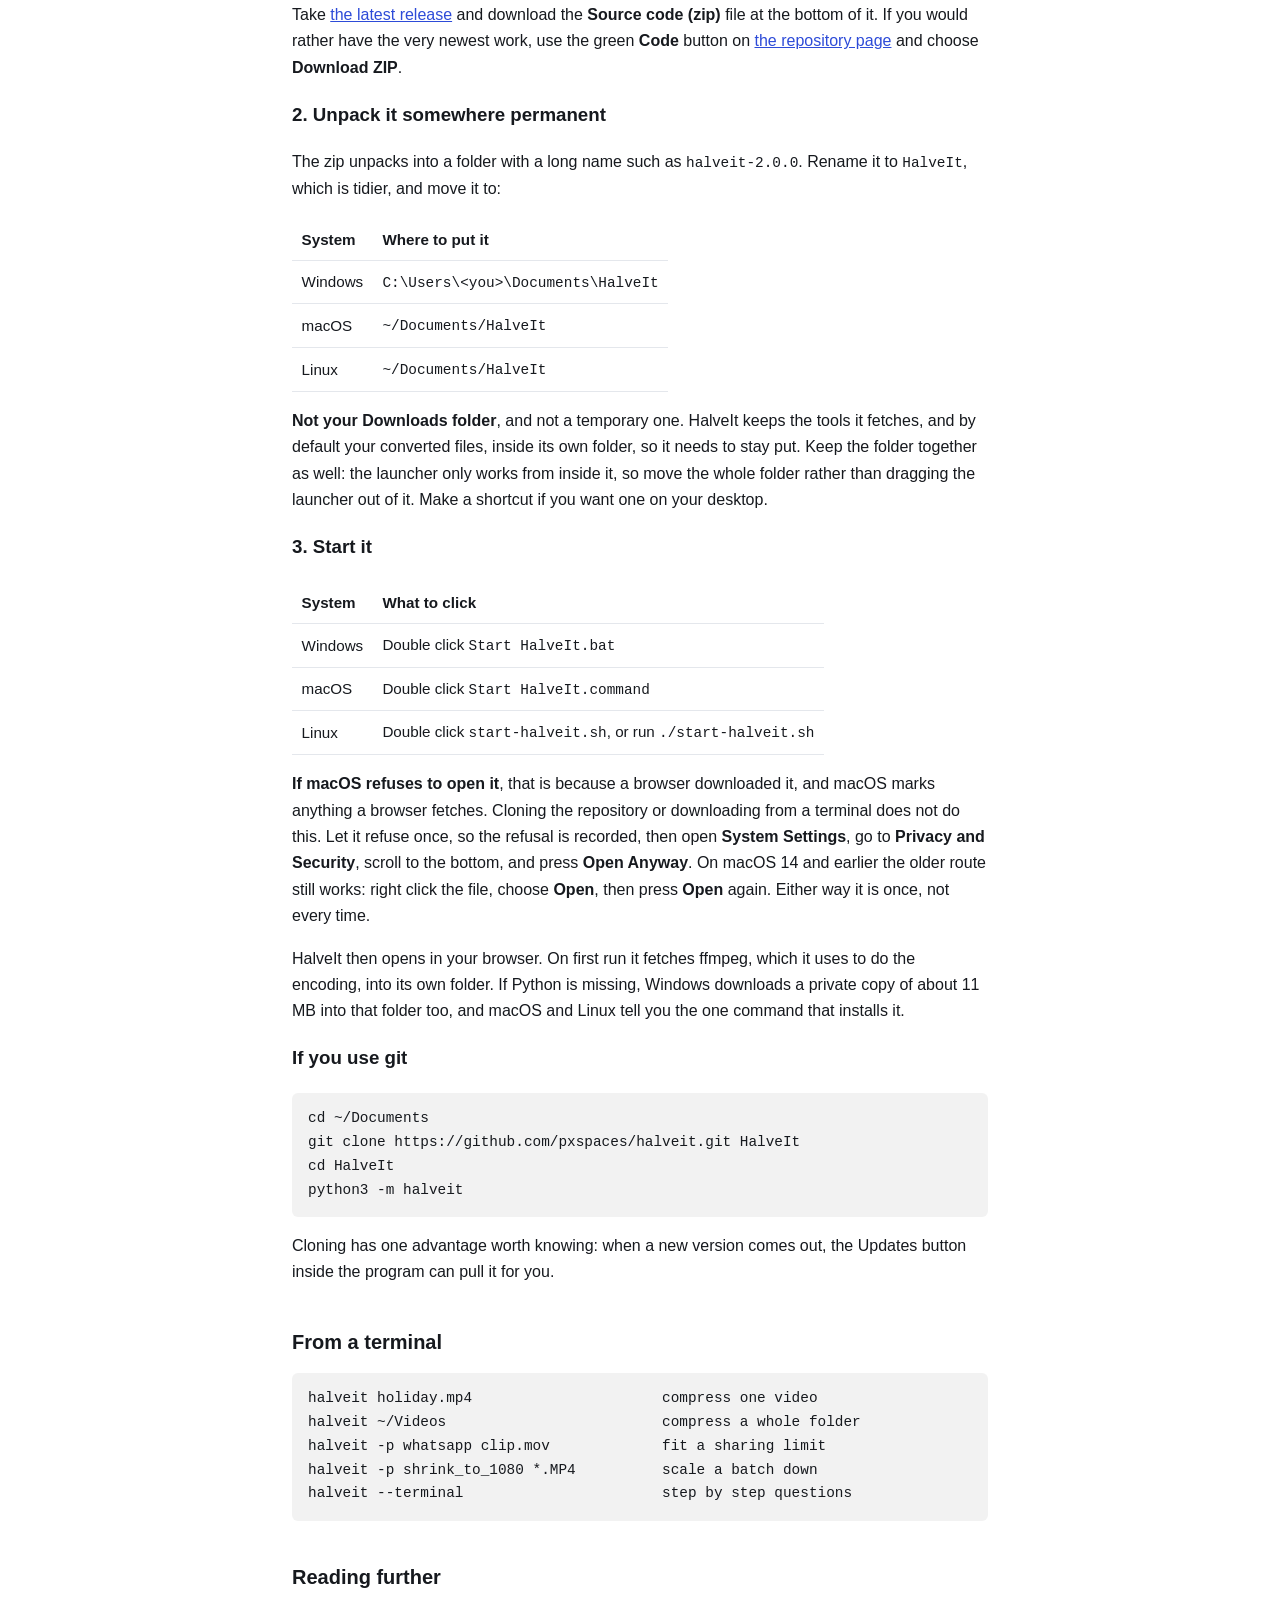
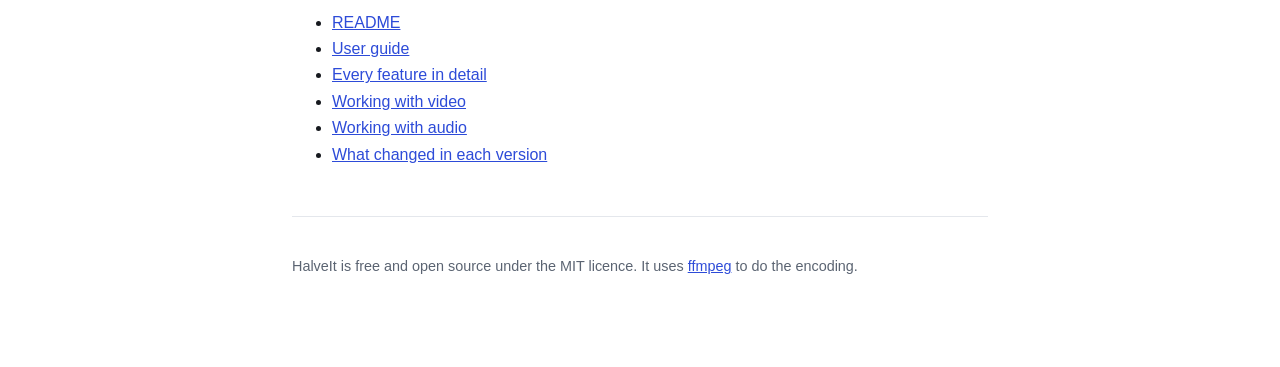
==== commit 3e5224cc: "Correct the macOS starting steps for macOS 15 and later" ====
--- a/docs/index.html
+++ b/docs/index.html
@@ -144,11 +144,17 @@
 <table>
 <tr><th>System</th><th>What to click</th></tr>
 <tr><td>Windows</td><td>Double click <code>Start HalveIt.bat</code></td></tr>
-<tr><td>macOS</td><td><strong>Right click</strong> <code>Start HalveIt.command</code>, choose <strong>Open</strong>, then confirm</td></tr>
+<tr><td>macOS</td><td>Double click <code>Start HalveIt.command</code></td></tr>
 <tr><td>Linux</td><td>Double click <code>start-halveit.sh</code>, or run <code>./start-halveit.sh</code></td></tr>
 </table>
-<p>macOS needs the right click the first time only, because the file came from the
-internet. After that, double clicking works normally.</p>
+<p><strong>If macOS refuses to open it</strong>, that is because a browser downloaded
+it, and macOS marks anything a browser fetches. Cloning the repository or
+downloading from a terminal does not do this. Let it refuse once, so the refusal is
+recorded, then open <strong>System Settings</strong>, go to
+<strong>Privacy and Security</strong>, scroll to the bottom, and press
+<strong>Open Anyway</strong>. On macOS 14 and earlier the older route still works:
+right click the file, choose <strong>Open</strong>, then press
+<strong>Open</strong> again. Either way it is once, not every time.</p>
 
 <p>HalveIt then opens in your browser. On first run it fetches ffmpeg, which it
 uses to do the encoding, into its own folder. If Python is missing, Windows
